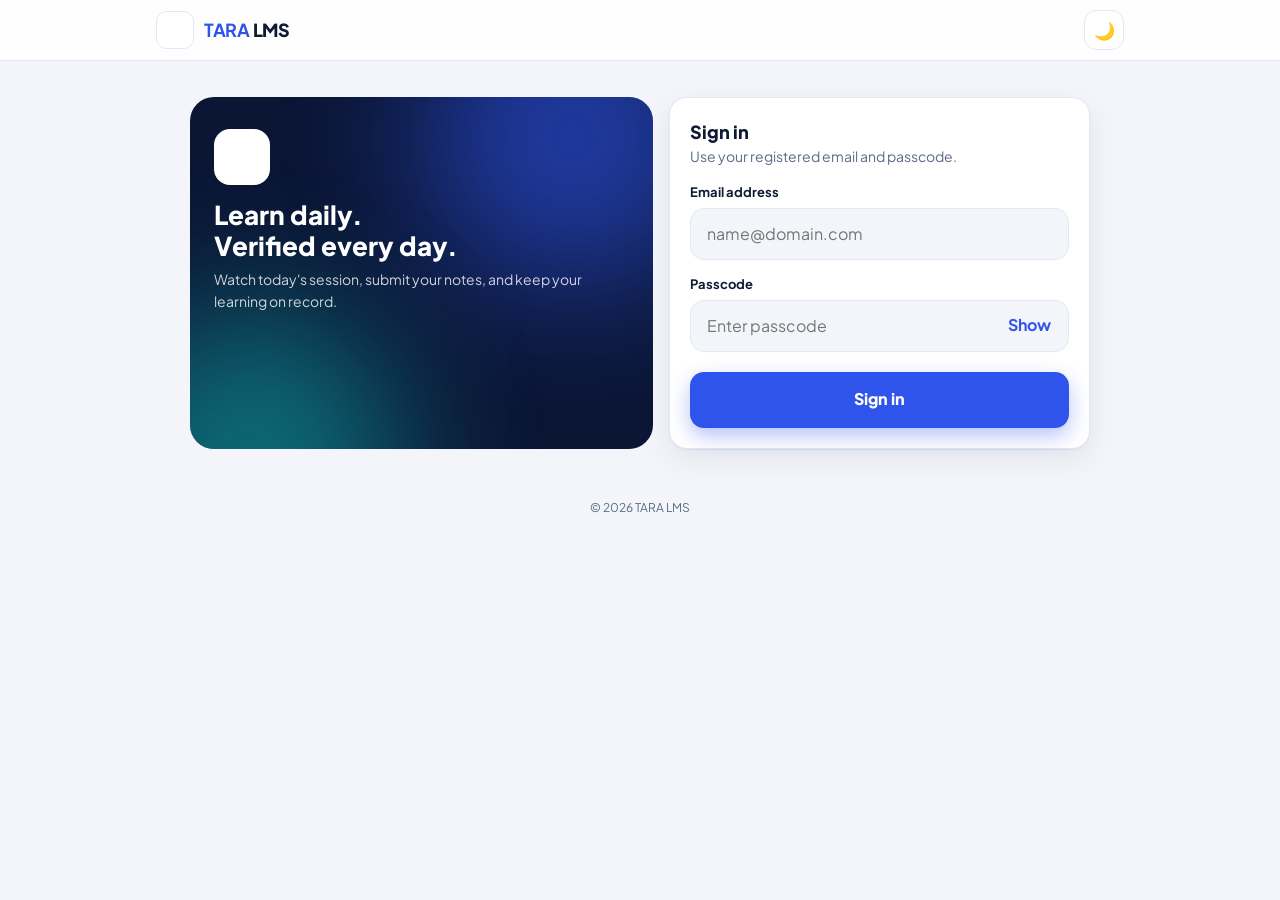
==== index.html @ 9196d168 "Update index.html" ====
<!DOCTYPE html>
<html lang="en" data-theme="light">
<head>
<meta charset="UTF-8">
<meta name="viewport" content="width=device-width,initial-scale=1,viewport-fit=cover">
<link rel="icon" href="https://lh3.googleusercontent.com/d/1gAwBqDUpuhKTTrRKgl-DozInsUQPip6N">
<title>TARA LMS · Daily Learning</title>
<link rel="preconnect" href="https://fonts.googleapis.com"><link rel="preconnect" href="https://fonts.gstatic.com" crossorigin>
<link href="https://fonts.googleapis.com/css2?family=Plus+Jakarta+Sans:wght@400;500;600;700;800&display=swap" rel="stylesheet">
<script src="https://assets.mediadelivery.net/playerjs/player-0.1.0.min.js"></script>
<style>
:root{--bg:#F3F5FA;--card:#fff;--ink:#0F1B33;--mute:#5B6B88;--line:#E3E8F1;--pri:#2F54EB;--pi:#fff;--soft:#EEF2FF;--ok:#16A34A;--warn:#F59E0B;--bad:#EF4444;--sh:0 1px 2px rgba(15,27,51,.06),0 10px 30px rgba(15,27,51,.07);--r:18px;--sb:env(safe-area-inset-bottom,0px)}
[data-theme=dark]{--bg:#0A1020;--card:#111A30;--ink:#E8EEFB;--mute:#8FA0C2;--line:#1E2A47;--pri:#6C8BFF;--pi:#0A1020;--soft:#16213F;--sh:0 10px 30px rgba(0,0,0,.4)}
*{box-sizing:border-box;margin:0;padding:0;-webkit-tap-highlight-color:transparent}[hidden]{display:none!important}
body{font-family:'Plus Jakarta Sans',system-ui,-apple-system,'Segoe UI',sans-serif;background:var(--bg);color:var(--ink);line-height:1.55;min-height:100dvh;-webkit-font-smoothing:antialiased;overscroll-behavior-y:contain}
button,input,textarea{font:inherit;color:inherit}:focus-visible{outline:3px solid var(--pri);outline-offset:2px}
.top{position:sticky;top:0;z-index:50;background:color-mix(in srgb,var(--card) 88%,transparent);backdrop-filter:blur(14px);border-bottom:1px solid var(--line)}
.tr{max-width:1000px;margin:auto;display:flex;align-items:center;justify-content:space-between;padding:10px 16px}
.logo{display:flex;align-items:center;gap:10px;font-weight:800;font-size:18px;letter-spacing:-.3px}.lg{width:38px;height:38px;border-radius:10px;background:#fff;border:1px solid var(--line);padding:4px;display:grid;place-items:center;flex:none}.lg img,.badge img{width:100%;height:100%;object-fit:contain}.logo b{color:var(--pri)}
.row{display:flex;gap:10px;align-items:center}
.chip{font-size:12.5px;font-weight:700;padding:6px 12px;border:1px solid var(--line);border-radius:99px;color:var(--mute);max-width:42vw;overflow:hidden;text-overflow:ellipsis;white-space:nowrap}
.ib{width:40px;height:40px;border-radius:12px;border:1px solid var(--line);background:var(--card);cursor:pointer;font-size:17px;transition:transform .2s}.ib:hover{transform:rotate(18deg)}
.wrap{max-width:1000px;margin:auto;padding:18px 16px calc(40px + var(--sb))}
h1{font-size:clamp(24px,5vw,34px);letter-spacing:-.03em;line-height:1.15;font-weight:800}h2{font-size:18px;font-weight:800}
.mute{color:var(--mute);font-size:14px}
.card{background:var(--card);border:1px solid var(--line);border-radius:var(--r);box-shadow:var(--sh);padding:20px}
.btn{width:100%;height:56px;border:0;border-radius:14px;background:var(--pri);color:var(--pi);font-weight:800;font-size:16px;cursor:pointer;transition:transform .15s,box-shadow .2s,opacity .2s;box-shadow:0 8px 20px color-mix(in srgb,var(--pri) 35%,transparent)}
.btn:hover:not(:disabled){transform:translateY(-2px)}.btn:active:not(:disabled){transform:scale(.98)}
.btn:disabled{background:var(--soft);color:var(--mute);box-shadow:none;cursor:not-allowed}
.btn.go{background:linear-gradient(135deg,#16A34A,#0EA5A4);color:#fff;animation:glow 2s infinite}
@keyframes glow{50%{box-shadow:0 8px 34px rgba(22,163,74,.55)}}
/* login */
.login{display:grid;gap:16px;max-width:900px;margin:2vh auto 0}@media(min-width:820px){.login{grid-template-columns:1.1fr 1fr;align-items:stretch}}
.hero{position:relative;overflow:hidden;border-radius:24px;background:#0B1635;color:#fff;padding:32px 24px;min-height:220px}
.hero:before,.hero:after{content:"";position:absolute;width:300px;height:300px;border-radius:50%;filter:blur(70px);opacity:.6;animation:drift 12s ease-in-out infinite alternate}
.hero:before{background:#2F54EB;top:-110px;right:-70px}.hero:after{background:#0EA5A4;bottom:-160px;left:-90px;animation-delay:-5s}
@keyframes drift{to{transform:translate(-40px,30px) scale(1.15)}}.hero>*{position:relative;z-index:1}
.hero h2{font-size:26px;line-height:1.2;margin:14px 0 8px}.hero p{opacity:.8;font-size:14px}
.badge{display:grid;place-items:center;width:56px;height:56px;border-radius:16px;background:#fff;padding:7px}
.f{display:block;font-size:13px;font-weight:700;margin:14px 0 6px}
.in{width:100%;height:52px;border-radius:14px;border:1.5px solid var(--line);background:var(--bg);padding:0 16px;font-size:16px;transition:.2s}
textarea.in{height:auto;padding:12px 14px;resize:vertical}.in:focus{outline:none;border-color:var(--pri);box-shadow:0 0 0 4px color-mix(in srgb,var(--pri) 18%,transparent)}
.pw{position:relative}.pw button{position:absolute;right:6px;top:6px;height:40px;padding:0 12px;border:0;background:none;color:var(--pri);font-weight:700;cursor:pointer}
.rise{animation:rise .6s cubic-bezier(.2,.8,.2,1) both}@keyframes rise{from{opacity:0;transform:translateY(22px)}}
/* steps */
.steps{position:relative;display:grid;grid-template-columns:repeat(3,1fr);margin:18px 0 6px;text-align:center;font-size:12.5px;font-weight:700;color:var(--mute)}
.steps:before,.steps:after{content:"";position:absolute;top:15px;left:16.67%;height:3px;border-radius:9px}.steps:before{right:16.67%;background:var(--line)}
.steps:after{width:calc(66.66% * var(--p,0));background:var(--pri);transition:width .7s cubic-bezier(.2,.8,.2,1)}
.st b{position:relative;z-index:1;display:grid;place-items:center;width:32px;height:32px;margin:0 auto 6px;border-radius:50%;background:var(--card);border:2px solid var(--line);font-size:13px;transition:.4s}
.st.on{color:var(--ink)}.st.on b{background:var(--pri);border-color:var(--pri);color:var(--pi)}.st.cur b{border-color:var(--pri);color:var(--pri);background:var(--card);animation:ring 1.8s infinite}
@keyframes ring{0%{box-shadow:0 0 0 0 color-mix(in srgb,var(--pri) 45%,transparent)}100%{box-shadow:0 0 0 12px transparent}}
/* dash */
.hero2{position:relative;overflow:hidden}.hero2 .btn{margin-top:14px}
.lm{display:inline-flex;gap:8px;align-items:center;margin-top:10px;font-size:13px;font-weight:700;background:var(--soft);padding:6px 12px;border-radius:99px}
.rules{display:grid;gap:12px;margin-top:16px}@media(min-width:700px){.rules{grid-template-columns:repeat(4,1fr)}}
.rule{background:var(--card);border:1px solid var(--line);border-radius:16px;padding:16px;transition:transform .25s,border-color .25s;cursor:default}.rule:hover{transform:translateY(-4px);border-color:var(--pri)}
.rule span{font-size:26px;display:block;margin-bottom:6px}.rule b{display:block;font-size:14px}.rule p{font-size:12.5px;color:var(--mute);margin-top:2px}
/* watch */
.wbar{display:flex;justify-content:space-between;align-items:center;margin-bottom:12px;font-weight:800}
.live{display:inline-flex;gap:7px;align-items:center;font-size:12px;font-weight:800;color:var(--bad);background:rgba(239,68,68,.1);padding:6px 11px;border-radius:99px}.live i{width:7px;height:7px;border-radius:50%;background:var(--bad);animation:bl 1.2s infinite}@keyframes bl{50%{opacity:.25}}
.stage{position:relative;background:#000;border-radius:var(--r);overflow:hidden;aspect-ratio:16/9;box-shadow:var(--sh)}
.stage iframe{position:absolute;inset:0;width:100%;height:100%;border:0}#player{position:absolute;inset:0}
.stage.pseudo{position:fixed;inset:0;z-index:1500;border-radius:0;aspect-ratio:auto}
@media(orientation:portrait){.stage.pseudo{inset:auto;top:0;left:0;width:100vh;height:100vw;transform-origin:0 0;transform:rotate(90deg) translateY(-100%)}}
.ov{position:absolute;inset:0;z-index:5;background:rgba(6,12,28,.92);color:#fff;display:flex;flex-direction:column;gap:12px;align-items:center;justify-content:center;text-align:center;padding:20px;animation:rise .3s both}
.ov .btn{width:auto;padding:0 30px}.unmute{position:absolute;left:50%;bottom:14px;transform:translateX(-50%);z-index:6;border:0;border-radius:99px;padding:10px 16px;background:#fff;color:#0F1B33;font-weight:800;font-size:13px;cursor:pointer}
/* sheet + modal */
.sheet{position:fixed;inset:0;z-index:2000;background:rgba(6,12,28,.55);backdrop-filter:blur(6px);display:none;align-items:flex-end;justify-content:center;padding:16px}.sheet.open{display:flex}
.sheet .card{width:100%;max-width:420px;text-align:center;margin-bottom:var(--sb);animation:rise .45s cubic-bezier(.2,.8,.2,1) both}
.sheet .ico{font-size:34px;width:68px;height:68px;margin:0 auto 12px;border-radius:20px;background:var(--soft);display:grid;place-items:center;animation:spin 2.4s ease-in-out infinite}@keyframes spin{40%,60%{transform:rotate(90deg)}}
.sheet p{margin:6px 0 16px;color:var(--mute);font-size:14px}.later{width:100%;height:44px;border:0;background:none;color:var(--mute);font-weight:700;margin-top:6px;cursor:pointer}
.modal{position:fixed;inset:0;z-index:3000;background:rgba(6,12,28,.8);backdrop-filter:blur(8px);display:grid;place-items:center;padding:18px}
.modal .card{max-width:400px;width:100%;text-align:center;animation:rise .4s both}
.time{font-size:46px;font-weight:800;color:var(--warn);font-variant-numeric:tabular-nums;margin:6px 0 14px}.time.bad{color:var(--bad)}
/* form */
.fp{position:sticky;top:61px;z-index:40;background:var(--card);border:1px solid var(--line);border-radius:14px;padding:10px 14px;margin-bottom:14px;box-shadow:var(--sh)}
.fp div.t{display:flex;justify-content:space-between;font-size:13px;font-weight:800;margin-bottom:6px}.bar{height:8px;border-radius:9px;background:var(--soft);overflow:hidden}.bar i{display:block;height:100%;width:0;border-radius:9px;background:linear-gradient(90deg,var(--pri),#0EA5A4);transition:width .5s cubic-bezier(.2,.8,.2,1)}
.sec{position:relative;border:1.5px solid var(--line);border-radius:16px;padding:16px;margin-top:12px;background:var(--card);transition:border-color .3s}
.sec.ok{border-color:var(--ok)}.sec.ok:after{content:"✓";position:absolute;top:-11px;right:14px;width:24px;height:24px;border-radius:50%;background:var(--ok);color:#fff;display:grid;place-items:center;font-size:13px;font-weight:800;animation:pop .4s cubic-bezier(.2,1.6,.4,1)}@keyframes pop{from{transform:scale(0)}}
.q{font-weight:700;margin-bottom:10px}.cnt{float:right;font-size:12px;color:var(--mute);font-weight:700}.cnt.ok{color:var(--ok)}
.opt{display:flex;gap:10px;align-items:flex-start;margin:8px 0;cursor:pointer;font-size:14px}.opt input{accent-color:var(--pri);width:20px;height:20px;flex:none}
.drop{border:2px dashed var(--line);border-radius:14px;padding:26px 14px;text-align:center;cursor:pointer;transition:.2s;color:var(--mute);font-weight:600}.drop:hover,.drop.over{border-color:var(--pri);background:var(--soft)}
.file{display:flex;align-items:center;gap:8px;background:var(--soft);border-radius:12px;padding:9px 12px;margin-top:8px;font-size:13px;font-weight:600;animation:rise .3s both}.file span{flex:1;overflow:hidden;text-overflow:ellipsis;white-space:nowrap}.file button{background:none;border:0;cursor:pointer;color:var(--bad);font-size:16px}
.rate{font-size:30px;text-align:center;margin:4px 0}input[type=range]{width:100%;accent-color:var(--pri);height:28px}
.done{text-align:center;padding:36px 20px}.done .ck{width:84px;height:84px;margin:0 auto 14px;border-radius:50%;background:var(--ok);color:#fff;display:grid;place-items:center;font-size:40px;animation:pop .6s cubic-bezier(.2,1.6,.4,1)}
.cf{position:fixed;top:-14px;width:9px;height:14px;z-index:4000;animation:fall linear forwards;pointer-events:none}@keyframes fall{to{transform:translateY(108vh) rotate(720deg)}}
.toast{position:fixed;left:50%;bottom:calc(24px + var(--sb));transform:translateX(-50%);background:var(--ink);color:var(--bg);padding:12px 18px;border-radius:14px;z-index:5000;font-weight:700;font-size:14px;max-width:90vw;animation:rise .3s both}
.maint{position:fixed;inset:0;z-index:9000;background:#0B1635;color:#fff;display:grid;place-items:center;text-align:center;padding:24px}
footer{text-align:center;color:var(--mute);font-size:12px;padding:10px 0 30px}
@media(prefers-reduced-motion:reduce){*{animation:none!important;transition:none!important}}
</style>
</head>
<body>
<div class="maint" id="maint" hidden><div><div style="font-size:64px">⚙️</div><h2 style="margin:10px 0">Daily data sync in progress</h2><p style="max-width:420px;opacity:.8">The portal is offline from 11:00 PM to 12:00 AM. Please come back after midnight.</p></div></div>

<header class="top"><div class="tr"><div class="logo"><span class="lg"><img src="https://lh3.googleusercontent.com/d/1gAwBqDUpuhKTTrRKgl-DozInsUQPip6N" alt="TARA logo" onerror="if(!this.dataset.f){this.dataset.f=1;this.src='https://drive.google.com/thumbnail?id=1gAwBqDUpuhKTTrRKgl-DozInsUQPip6N&sz=w200'}else{this.style.display='none'}"></span><span><b>TARA</b> LMS</span></div><div class="row"><span class="chip" id="user" hidden></span><button class="ib" id="theme" aria-label="Toggle theme">🌙</button></div></div></header>

<main class="wrap">
<section id="login" class="login rise">
 <div class="hero"><div class="badge"><img src="https://lh3.googleusercontent.com/d/1gAwBqDUpuhKTTrRKgl-DozInsUQPip6N" alt="TARA logo" onerror="if(!this.dataset.f){this.dataset.f=1;this.src='https://drive.google.com/thumbnail?id=1gAwBqDUpuhKTTrRKgl-DozInsUQPip6N&sz=w200'}else{this.style.display='none'}"></div><h2>Learn daily.<br>Verified every day.</h2><p>Watch today's session, submit your notes, and keep your learning on record.</p></div>
 <form id="login-form" class="card"><h2>Sign in</h2><p class="mute">Use your registered email and passcode.</p>
  <label class="f" for="em">Email address</label><input class="in" type="email" id="em" required autocomplete="email" placeholder="name@domain.com">
  <label class="f" for="pw">Passcode</label><div class="pw"><input class="in" type="password" id="pw" required autocomplete="current-password" placeholder="Enter passcode"><button type="button" id="eye">Show</button></div>
  <div style="margin-top:20px"><button class="btn" id="lbtn">Sign in</button></div></form>
</section>

<section id="dash" hidden>
 <div class="card hero2 rise"><h1 id="hi">Hello</h1><p class="mute" id="state" style="margin-top:6px"></p><div class="lm" id="lmeta" hidden></div>
  <div class="steps"><div class="st"><b>1</b>Watch video</div><div class="st"><b>2</b>Open form</div><div class="st"><b>3</b>Submit notes</div></div>
  <button class="btn" id="start">Start today's learning</button></div>
 <div class="rules">
  <div class="rule rise"><span>🎬</span><b>One sitting</b><p>Watch the full video without leaving. Leaving restarts it.</p></div>
  <div class="rule rise" style="animation-delay:.08s"><span>📱</span><b>Stay on screen</b><p>The timer pauses when you switch tabs or apps.</p></div>
  <div class="rule rise" style="animation-delay:.16s"><span>✋</span><b>Presence checks</b>Quick taps at random moments confirm you are watching.</div>
  <div class="rule rise" style="animation-delay:.24s"><span>⏱️</span><b>2-minute window</b><p>Open the form within 2 minutes of the video ending.</p></div>
 </div>
</section>

<section id="watch" hidden>
 <div class="wbar"><span id="wl">Today's lesson</span><span class="live"><i></i>Live tracking</span></div>
 <div class="stage" id="stage"><div id="player"></div><button class="unmute" id="unmute" hidden>🔊 Tap to unmute</button>
  <div class="ov" id="check" hidden><h2>Are you still watching?</h2><p style="opacity:.8">Tap within 20 seconds or the video restarts.</p><button class="btn" id="here">I'm here ✋</button></div></div>
 <div class="card" style="margin-top:14px"><div class="steps" style="margin:0"><div class="st"><b>1</b>Watch video</div><div class="st"><b>2</b>Open form</div><div class="st"><b>3</b>Submit notes</div></div>
 <p class="mute" style="margin-top:12px;text-align:center">The form link appears automatically when the video ends. Do not close this page.</p></div>
</section>

<form id="qf" novalidate hidden>
 <div class="fp"><div class="t"><span>Learning verification</span><span id="fpt">0 of 6 completed</span></div><div class="bar"><i id="fpb"></i></div></div>
 <p class="mute">Your answers save automatically, even if you switch apps to use the camera.</p>
 <div class="sec" id="s1"><p class="q">1. Did you watch the complete video?</p>
  <label class="opt"><input type="radio" name="w" value="yes">Yes, I watched it completely without skipping</label>
  <label class="opt"><input type="radio" name="w" value="no">No, I did not watch it completely</label></div>
 <div class="sec" id="s2"><p class="q">2. What is your biggest learning from today's video? <span class="cnt" id="c2">0 / 50</span></p><textarea class="in" id="t2" rows="4" placeholder="Write in your own words..."></textarea></div>
 <div class="sec" id="s3"><p class="q">3. What one action will you implement today? <span class="cnt" id="c3">0 / 30</span></p><textarea class="in" id="t3" rows="3"></textarea></div>
 <div class="sec" id="s4"><p class="q">4. Write three important points from today's learning <span class="cnt" id="c4">0 / 80</span></p><textarea class="in" id="t4" rows="5" placeholder="1.&#10;2.&#10;3."></textarea></div>
 <div class="sec" id="s5"><p class="q">5. Upload your notes (photo or PDF, up to 5 files)</p>
  <div class="drop" id="drop">📁 Tap to choose files or drag and drop<input type="file" id="fi" accept=".jpg,.jpeg,.png,.pdf" multiple hidden></div><div id="files"></div></div>
 <div class="sec"><p class="q">6. How confident do you feel about today's learning?</p><div class="rate" id="rv">🙂 5</div><input type="range" id="rate" min="1" max="10" value="5"></div>
 <div class="sec" id="s6"><label class="opt"><input type="checkbox" id="ok">I personally watched the complete video and these answers are my own.</label></div>
 <div style="margin-top:18px"><button class="btn" id="qsub" disabled>Submit and complete</button></div>
</form>

<section id="done" class="card done" hidden><div class="ck">✓</div><h1>Learning complete</h1><p class="mute" style="margin:8px 0 20px">Your attendance has been recorded. See you tomorrow.</p><button class="btn" id="back">Back to dashboard</button></section>
</main>
<footer>© 2026 TARA LMS</footer>

<div class="sheet" id="fsModal"><div class="card"><div class="ico">⛶</div><h2>Watch in full screen</h2><p>Rotate your phone and go full screen for the best view of today's session.</p><button class="btn" id="fsGo">Go full screen</button><button class="later" id="fsLater">Not now</button></div></div>
<div class="modal" id="modal" hidden><div class="card"><div style="font-size:46px">🎯</div><h2 id="mt">Video complete!</h2><p class="mute" id="ms" style="margin-top:4px">Open the form now. Time left:</p><div class="time" id="mtime">02:00</div><button class="btn go" id="mgo">Open form</button></div></div>

<script>
(()=>{'use strict';
const API='https://script.google.com/macros/s/AKfycbzXfKLksw0NHxRZEHBi2xydvkkIlGl5gxeTlwpYSfBsqjL0ZbMyCgnRjktLLTSqyO__/exec';
const WEBHOOK='PASTE_NEW_DISCORD_WEBHOOK_URL_HERE'; // replace with a NEW webhook (the old one was public)
const WIN=120,PASS_MIN=60,CHK=20;
const $=i=>document.getElementById(i);
const day=()=>new Date().toLocaleDateString('en-CA');
const em=()=>(sessionStorage.getItem('tara_user_email')||'').toLowerCase();
const K=n=>`tara_${n}_${em()}_${day()}`;
const jget=(k,d=null)=>{try{const v=JSON.parse(localStorage.getItem(k));return v==null?d:v}catch(e){return d}};
const jset=(k,v)=>{try{localStorage.setItem(k,JSON.stringify(v))}catch(e){}};
const fmt=s=>String(Math.floor(s/60)).padStart(2,'0')+':'+String(s%60).padStart(2,'0');
const toast=t=>{const d=document.createElement('div');d.className='toast';d.textContent=t;document.body.appendChild(d);setTimeout(()=>d.remove(),3800)};
const view=n=>{['login','dash','watch','qf','done'].forEach(v=>$(v).hidden=v!==n);scrollTo(0,0)};
const steps=n=>document.querySelectorAll('.steps').forEach(s=>{s.style.setProperty('--p',Math.min(n,2)/2);s.querySelectorAll('.st').forEach((x,i)=>{x.classList.toggle('on',i<n);x.classList.toggle('cur',i===n)})});
const hist=()=>jget(`tara_hist_${em()}`,[]);
function confetti(){const c=['#2F54EB','#0EA5A4','#F59E0B','#16A34A','#EF4444'];for(let i=0;i<44;i++){const d=document.createElement('i');d.className='cf';d.style.cssText=`left:${Math.random()*100}vw;background:${c[i%5]};animation-duration:${2+Math.random()*2}s;animation-delay:${Math.random()*.6}s`;document.body.appendChild(d);setTimeout(()=>d.remove(),5000)}}

/* theme */
const root=document.documentElement,setT=t=>{root.setAttribute('data-theme',t);$('theme').textContent=t==='dark'?'☀️':'🌙'};
setT(localStorage.getItem('tara_lms_theme')||'light');
$('theme').onclick=()=>{const n=root.getAttribute('data-theme')==='dark'?'light':'dark';localStorage.setItem('tara_lms_theme',n);setT(n)};
$('eye').onclick=()=>{const p=$('pw');p.type=p.type==='password'?'text':'password';$('eye').textContent=p.type==='password'?'Show':'Hide'};

/* maintenance window 11 PM - 12 AM */
const maint=()=>{const on=new Date().getHours()===23;$('maint').hidden=!on;return on};

/* login */
async function login(e){e.preventDefault();if(maint())return;const b=$('lbtn');b.disabled=true;b.textContent='Verifying...';
 try{const d=await(await fetch(`${API}?action=login&email=${encodeURIComponent($('em').value.trim())}&code=${encodeURIComponent($('pw').value.trim())}`)).json();
  if(d.status==='success'){sessionStorage.setItem('tara_user_name',d.name);sessionStorage.setItem('tara_user_email',d.email);return launch()}
  toast('Incorrect email or passcode.')}catch(x){toast('Network error. Please try again.')}
 b.disabled=false;b.textContent='Sign in'}

/* dashboard */
let L=null;
function drawDash(){const done=hist().includes(day()),pass=jget(K('pass')),win=jget(K('win'),0),pOk=pass&&pass.until>Date.now();
 $('hi').textContent='Hello, '+(sessionStorage.getItem('tara_user_name')||'');
 const st=done?3:pOk?2:win>Date.now()?1:0;steps(st);
 $('start').disabled=done;$('start').className='btn'+((pOk||win>Date.now())&&!done?' go':'');
 $('state').textContent=done?"Today's learning is complete. See you tomorrow.":pOk?'Your form is open. You can submit it directly.':win>Date.now()?'Video complete. Open the form before the timer ends.':"Today's learning is pending.";
 $('start').textContent=done?'Completed ✔':pOk?'Continue to form':win>Date.now()?'Open form':"Start today's learning";
 if(L){$('lmeta').hidden=false;$('lmeta').textContent=`📚 Lesson ${L.no} · ${Math.max(1,Math.round(L.dur/60))} min`;$('wl').textContent='Lesson '+L.no}}
async function getLesson(){if(L)return L;const d=await(await fetch(API)).json();L={no:d.no||1,video:d.video,dur:parseInt(d.duration,10)||60};drawDash();return L}
async function launch(){view('dash');$('user').hidden=false;$('user').textContent=sessionStorage.getItem('tara_user_name');drawDash();try{await getLesson()}catch(e){toast('Could not load the lesson. Please refresh.')}}

function handle(){if(!L)return toast('The lesson is still loading. Please try again in a moment.');
 const pass=jget(K('pass'));if(pass&&pass.lesson===L.no&&pass.until>Date.now())return Form.open();
 if(jget(K('win'),0)>Date.now())return openModal();
 startWatch()}

/* ===== fullscreen (native -> stage -> pseudo + landscape rotation) ===== */
const fsOn=()=>!!(document.fullscreenElement||document.webkitFullscreenElement);
const inFs=()=>fsOn()||$('stage').classList.contains('pseudo');
function enterFs(){const f=document.querySelector('#player iframe'),st=$('stage');
 const pseudo=()=>{st.classList.add('pseudo');document.body.style.overflow='hidden'};
 const tryEl=(el,next)=>{const r=el.requestFullscreen||el.webkitRequestFullscreen;if(!r)return next();try{Promise.resolve(r.call(el)).catch(next)}catch(e){next()}};
 f?tryEl(f,()=>tryEl(st,pseudo)):tryEl(st,pseudo)}
function exitFs(){$('stage').classList.remove('pseudo');document.body.style.overflow='';
 try{if(document.fullscreenElement)document.exitFullscreen();else if(document.webkitFullscreenElement)document.webkitExitFullscreen()}catch(e){}
 try{screen.orientation.unlock()}catch(e){}}
['fullscreenchange','webkitfullscreenchange'].forEach(ev=>document.addEventListener(ev,()=>{
 try{fsOn()?screen.orientation.lock('landscape').catch(()=>{}):screen.orientation.unlock()}catch(e){}
 if(!fsOn()&&watching)fsAt=el+120}));
$('fsGo').onclick=()=>{$('fsModal').classList.remove('open');enterFs()};
$('fsLater').onclick=()=>{$('fsModal').classList.remove('open');fsAt=el+150};

/* ===== video: autoplay + resume-on-pause guard (playerjs), single-sitting tracking ===== */
let el=0,timer,watching=false,playing=false,pj=null,pjReady=false,rdyT,vt=0,vd=0,checks=[],chk=null,fsAt=15,winT,expired=false;
/* Presence checks: 2-4 per session at RANDOM moments (new random set on every attempt) */
function mk(){const n=L.dur<300?2:L.dur<900?3:4,lo=Math.max(8,Math.floor(L.dur*.08)),hi=Math.min(Math.floor(L.dur*.92),L.dur-10),gap=Math.max(15,Math.floor(L.dur/(n*3))),a=[];
 if(hi>lo){let g=0;while(a.length<n&&g++<300){const t=lo+Math.floor(Math.random()*(hi-lo+1));if(a.every(x=>Math.abs(x-t)>=gap))a.push(t)}}
 checks=a.sort((x,y)=>x-y)}
function build(){playing=false;pjReady=false;pj=null;vt=0;vd=0;clearTimeout(rdyT);$('unmute').hidden=true;
 const f=document.createElement('iframe');let u=L.video;
 if(!/[?&]autoplay=/.test(u))u+=(u.includes('?')?'&':'?')+'autoplay=true&preload=true&playsinline=true';
 f.src=u;f.title='Training video';f.setAttribute('allow','autoplay; encrypted-media; picture-in-picture; fullscreen; orientation-lock');f.allowFullscreen=true;
 $('player').innerHTML='';$('player').appendChild(f);
 rdyT=setTimeout(()=>{if(!pjReady)playing=true},9000); // non-playerjs fallback: time based
 if(!window.playerjs)return;
 try{pj=new playerjs.Player(f);
  pj.on('ready',()=>{pjReady=true;pj.play();pj.getDuration(d=>{if(d)vd=d});
   setTimeout(()=>pj.getPaused(p=>{if(p){pj.mute();pj.play();$('unmute').hidden=false}}),2500)});
  pj.on('play',()=>{playing=true});
  pj.on('pause',()=>{playing=false;if(watching&&!document.hidden)setTimeout(()=>{try{pj.play()}catch(e){}},250)});
  pj.on('timeupdate',d=>{vt=d.seconds||0;if(d.duration)vd=d.duration;if(watching&&vt>el+12)fail('Skipping detected. The video will restart.')});
  pj.on('ended',onEnded)}catch(e){console.error(e)}}
$('unmute').onclick=()=>{try{pj.unmute()}catch(e){}$('unmute').hidden=true};
function startWatch(){view('watch');steps(0);watching=true;chk=null;el=0;mk();fsAt=15;$('check').hidden=true;build();clearInterval(timer);timer=setInterval(tick,1000)}
function tick(){
 if(chk){if(Date.now()>chk.dl)fail('Presence check missed. The video will restart.');return}
 if(document.hidden||!playing)return;               // timer only runs while the video is playing on screen
 el++;
 if(checks.includes(el)){chk={dl:Date.now()+CHK*1000};if(fsOn())exitFs();$('fsModal').classList.remove('open');$('check').hidden=false;return}
 if((!pj||!pjReady)&&el>=L.dur)return finish();
 if(!inFs()&&el>=fsAt&&!$('fsModal').classList.contains('open'))$('fsModal').classList.add('open')}
$('here').onclick=()=>{chk=null;$('check').hidden=true};
document.addEventListener('visibilitychange',()=>{if(!watching||!pj||!pjReady)return;try{document.hidden?pj.pause():pj.play()}catch(e){}});
function fail(msg){chk=null;$('check').hidden=true;el=0;mk();fsAt=15;exitFs();build();toast(msg)}
function onEnded(){if(!watching)return;if(el<(vd||L.dur)*.85)return fail('The video was skipped. It will restart.');finish()}
function finish(){clearInterval(timer);watching=false;chk=null;exitFs();$('fsModal').classList.remove('open');$('check').hidden=true;
 jset(K('win'),Date.now()+WIN*1000);view('dash');drawDash();openModal()}

/* ===== 2-minute window to open the form ===== */
function openModal(){expired=false;$('modal').hidden=false;$('mt').textContent='Video complete!';$('ms').textContent='Open the form now. Time left:';$('mgo').textContent='Open form';$('mgo').className='btn go';$('mtime').className='time';
 clearInterval(winT);const t=()=>{const r=Math.ceil((jget(K('win'),0)-Date.now())/1000);if(r<=0){clearInterval(winT);return expire()}$('mtime').textContent=fmt(r)};t();winT=setInterval(t,500)}
function expire(){expired=true;localStorage.removeItem(K('win'));drawDash();$('mtime').textContent='00:00';$('mtime').className='time bad';
 $('mt').textContent='Time expired';$('ms').textContent='The form was not opened in time, so you need to watch the video again.';$('mgo').textContent='Watch again';$('mgo').className='btn'}
$('mgo').onclick=()=>{clearInterval(winT);$('modal').hidden=true;if(expired)return startWatch();
 jset(K('pass'),{lesson:L.no,until:Date.now()+PASS_MIN*60000});localStorage.removeItem(K('win'));Form.open()};
$('start').onclick=handle;

/* ===== verification form ===== */
const Form=(()=>{
 const MIN={t2:50,t3:30,t4:80},MAXF=5;let files=[];
 const q1=()=>(document.querySelector('[name=w]:checked')||{}).value;
 const len=k=>$(k).value.trim().length;
 const saveD=()=>jset(K('draft'),{w:q1()||'',t2:$('t2').value,t3:$('t3').value,t4:$('t4').value,r:$('rate').value,ok:$('ok').checked});
 function check(){['t2','t3','t4'].forEach(k=>{const c=$('c'+k[1]);c.textContent=`${len(k)} / ${MIN[k]}`;c.classList.toggle('ok',len(k)>=MIN[k])});
  const v=[q1()==='yes',len('t2')>=MIN.t2,len('t3')>=MIN.t3,len('t4')>=MIN.t4,files.length>0,$('ok').checked];
  ['s1','s2','s3','s4','s5','s6'].forEach((id,i)=>$(id).classList.toggle('ok',v[i]));
  const n=v.filter(Boolean).length;$('fpt').textContent=`${n} of 6 completed`;$('fpb').style.width=(n/6*100)+'%';
  $('rv').textContent=['😕','😕','🙁','😐','🙂','🙂','😀','😀','🤩','🤩'][$('rate').value-1]+' '+$('rate').value;
  $('qsub').disabled=n<6;saveD()}
 function restore(){const d=jget(K('draft'));if(!d)return;if(d.w)document.querySelector(`[name=w][value=${d.w}]`).checked=true;$('t2').value=d.t2||'';$('t3').value=d.t3||'';$('t4').value=d.t4||'';$('rate').value=d.r||5;$('ok').checked=!!d.ok}
 function draw(){const box=$('files');box.innerHTML='';files.forEach((f,i)=>{const r=document.createElement('div');r.className='file';const s=document.createElement('span');s.textContent=(/pdf$/i.test(f.name)?'📕 ':'🖼️ ')+f.name;
  const b=document.createElement('button');b.type='button';b.textContent='✕';b.setAttribute('aria-label','Remove file');b.onclick=e=>{e.stopPropagation();files.splice(i,1);draw()};r.append(s,b);box.appendChild(r)});check()}
 function add(list){for(const f of list){if(files.length>=MAXF){toast('Maximum '+MAXF+' files allowed.');break}if(!/\.(jpe?g|png|pdf)$/i.test(f.name)){toast(f.name+': only JPG, PNG and PDF are allowed.');continue}files.push(f)}$('fi').value='';draw()}
 $('drop').onclick=()=>$('fi').click();$('fi').onclick=e=>e.stopPropagation();$('fi').onchange=e=>add([...e.target.files]);
 ['dragenter','dragover'].forEach(n=>$('drop').addEventListener(n,e=>{e.preventDefault();$('drop').classList.add('over')}));
 ['dragleave','drop'].forEach(n=>$('drop').addEventListener(n,e=>{e.preventDefault();$('drop').classList.remove('over')}));
 $('drop').addEventListener('drop',e=>add([...e.dataTransfer.files]));
 document.querySelectorAll('#qf textarea,#qf input').forEach(e=>e.addEventListener('input',check));
 $('qf').addEventListener('submit',async e=>{e.preventDefault();if($('qsub').disabled)return;$('qsub').disabled=true;$('qsub').textContent='Submitting...';
  const name=sessionStorage.getItem('tara_user_name')||'Anonymous',email=em(),d=day();
  try{
   await fetch(API,{method:'POST',headers:{'Content-Type':'text/plain;charset=utf-8'},body:JSON.stringify({userName:name,userEmail:email,watchConfirm:'yes',biggestLearning:$('t2').value.trim(),actionImplementation:$('t3').value.trim(),importantPoints:$('t4').value.trim(),confidenceRating:$('rate').value,sheetsCount:files.length})});
   const fd=new FormData();fd.append('payload_json',JSON.stringify({embeds:[{title:'📝 New Notes Submission',color:3066993,fields:[{name:'Name',value:name,inline:true},{name:'Email',value:email,inline:true},{name:'Sheets',value:String(files.length),inline:true},{name:'Date',value:d,inline:true}]}]}));
   files.forEach((f,i)=>fd.append('file'+i,f));
   const r=await fetch(WEBHOOK,{method:'POST',body:fd});if(!r.ok)throw new Error('upload '+r.status);
   const h=hist();if(!h.includes(d))h.push(d);jset(`tara_hist_${email}`,h);['pass','draft','win','prog'].forEach(n=>localStorage.removeItem(K(n)));
   steps(3);view('done');confetti();
  }catch(err){console.error(err);toast('Submission failed. Check your connection and try again. Your answers are saved.');$('qsub').disabled=false;$('qsub').textContent='Submit and complete'}});
 function open(){const p=jget(K('pass'));if(!p||p.until<Date.now()){toast('Form access is not available. Please watch the video first.');return false}
  files=[];draw();restore();view('qf');check();return true}
 return {open}})();
$('back').onclick=()=>{drawDash();view('dash')};

addEventListener('beforeunload',e=>{if(watching){e.preventDefault();e.returnValue=''}});
addEventListener('keydown',e=>{if(watching&&['ArrowRight','ArrowLeft',' ','k','K'].includes(e.key))e.preventDefault()},true);
$('login-form').addEventListener('submit',login);
if(!maint()&&sessionStorage.getItem('tara_user_name'))launch();
setInterval(maint,15000);
})();
</script>
</body>
</html>
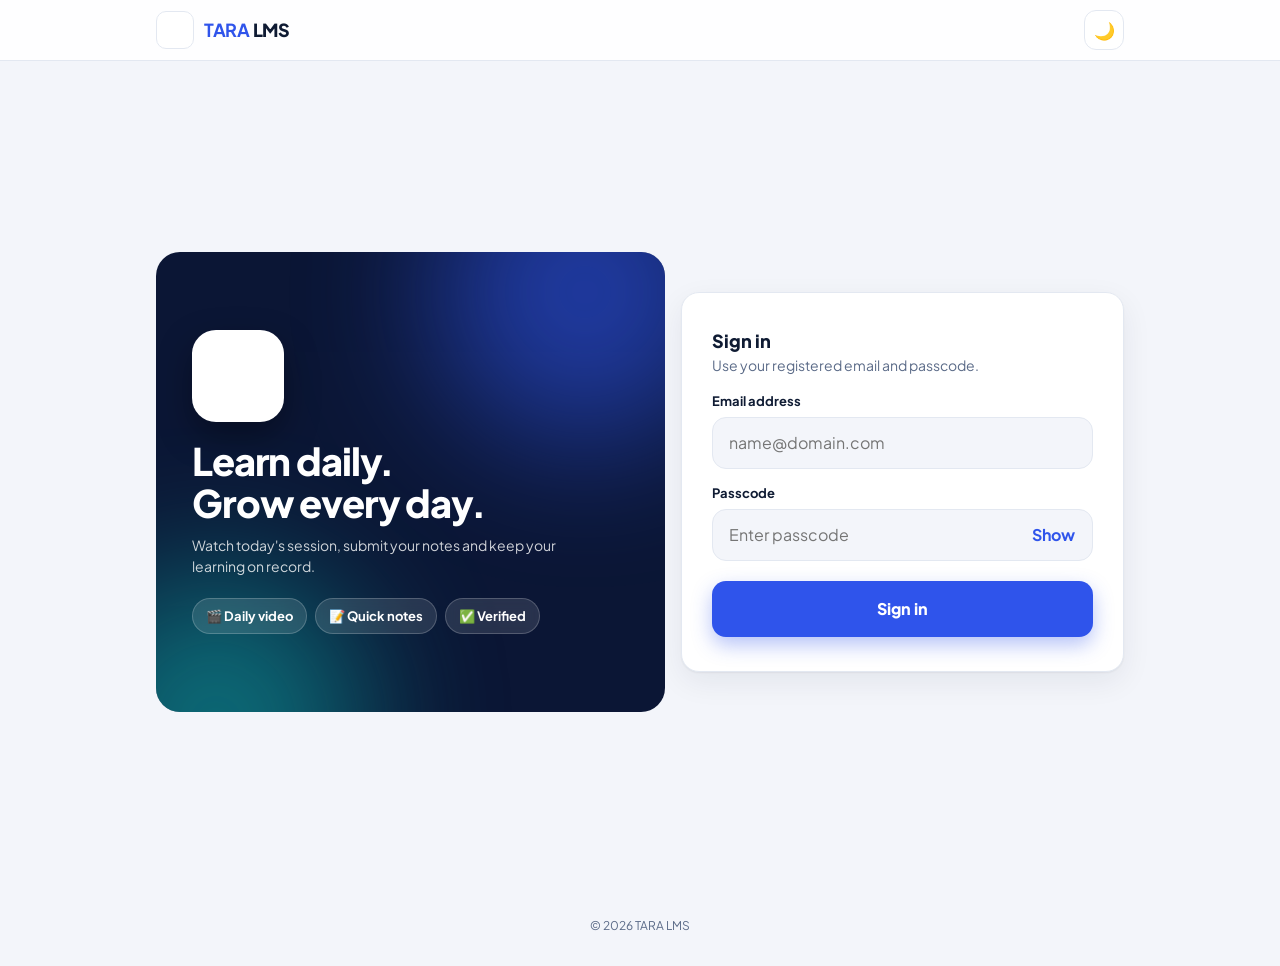
==== commit 10b773d3: "Update index.html" ====
--- a/index.html
+++ b/index.html
@@ -5,9 +5,9 @@
 <meta name="viewport" content="width=device-width,initial-scale=1,viewport-fit=cover">
 <link rel="icon" href="https://lh3.googleusercontent.com/d/1gAwBqDUpuhKTTrRKgl-DozInsUQPip6N">
 <title>TARA LMS · Daily Learning</title>
-<link rel="preconnect" href="https://fonts.googleapis.com"><link rel="preconnect" href="https://fonts.gstatic.com" crossorigin>
+<link rel="preconnect" href="https://script.google.com"><link rel="preconnect" href="https://www.youtube.com"><link rel="preconnect" href="https://fonts.googleapis.com"><link rel="preconnect" href="https://fonts.gstatic.com" crossorigin>
 <link href="https://fonts.googleapis.com/css2?family=Plus+Jakarta+Sans:wght@400;500;600;700;800&display=swap" rel="stylesheet">
-<script src="https://assets.mediadelivery.net/playerjs/player-0.1.0.min.js"></script>
+<script defer src="https://assets.mediadelivery.net/playerjs/player-0.1.0.min.js"></script>
 <style>
 :root{--bg:#F3F5FA;--card:#fff;--ink:#0F1B33;--mute:#5B6B88;--line:#E3E8F1;--pri:#2F54EB;--pi:#fff;--soft:#EEF2FF;--ok:#16A34A;--warn:#F59E0B;--bad:#EF4444;--sh:0 1px 2px rgba(15,27,51,.06),0 10px 30px rgba(15,27,51,.07);--r:18px;--sb:env(safe-area-inset-bottom,0px)}
 [data-theme=dark]{--bg:#0A1020;--card:#111A30;--ink:#E8EEFB;--mute:#8FA0C2;--line:#1E2A47;--pri:#6C8BFF;--pi:#0A1020;--soft:#16213F;--sh:0 10px 30px rgba(0,0,0,.4)}
@@ -35,8 +35,8 @@
 .hero:before,.hero:after{content:"";position:absolute;width:300px;height:300px;border-radius:50%;filter:blur(70px);opacity:.6;animation:drift 12s ease-in-out infinite alternate}
 .hero:before{background:#2F54EB;top:-110px;right:-70px}.hero:after{background:#0EA5A4;bottom:-160px;left:-90px;animation-delay:-5s}
 @keyframes drift{to{transform:translate(-40px,30px) scale(1.15)}}.hero>*{position:relative;z-index:1}
-.hero h2{font-size:26px;line-height:1.2;margin:14px 0 8px}.hero p{opacity:.8;font-size:14px}
-.badge{display:grid;place-items:center;width:56px;height:56px;border-radius:16px;background:#fff;padding:7px}
+.hero h2{font-size:clamp(26px,6vw,38px);line-height:1.12;margin:18px 0 10px;letter-spacing:-.03em}.hero p{opacity:.8;font-size:14px}
+.badge{display:grid;place-items:center;width:clamp(64px,16vw,92px);aspect-ratio:1;border-radius:24px;background:#fff;padding:10px;box-shadow:0 14px 34px rgba(0,0,0,.35);animation:flt 4s ease-in-out infinite}
 .f{display:block;font-size:13px;font-weight:700;margin:14px 0 6px}
 .in{width:100%;height:52px;border-radius:14px;border:1.5px solid var(--line);background:var(--bg);padding:0 16px;font-size:16px;transition:.2s}
 textarea.in{height:auto;padding:12px 14px;resize:vertical}.in:focus{outline:none;border-color:var(--pri);box-shadow:0 0 0 4px color-mix(in srgb,var(--pri) 18%,transparent)}
@@ -64,6 +64,19 @@
 @media(orientation:portrait){.stage.pseudo{inset:auto;top:0;left:0;width:100vh;height:100vw;transform-origin:0 0;transform:rotate(90deg) translateY(-100%)}}
 .ov{position:absolute;inset:0;z-index:5;background:rgba(6,12,28,.92);color:#fff;display:flex;flex-direction:column;gap:12px;align-items:center;justify-content:center;text-align:center;padding:20px;animation:rise .3s both}
 .ov .btn{width:auto;padding:0 30px}.unmute{position:absolute;left:50%;bottom:14px;transform:translateX(-50%);z-index:6;border:0;border-radius:99px;padding:10px 16px;background:#fff;color:#0F1B33;font-weight:800;font-size:13px;cursor:pointer}
+.shield{position:absolute;inset:0;z-index:2}.fsb{position:absolute;right:10px;top:10px;z-index:6;width:42px;height:42px;border-radius:12px;border:0;background:rgba(0,0,0,.55);color:#fff;font-size:20px;cursor:pointer}
+.stage:fullscreen{border-radius:0;aspect-ratio:auto}.stage:-webkit-full-screen{border-radius:0;aspect-ratio:auto}
+@keyframes flt{50%{transform:translateY(-8px)}}
+.login{max-width:980px;min-height:calc(100dvh - 130px);align-content:center}@media(min-width:820px){.login{grid-template-columns:1.15fr 1fr}.hero{padding:44px 36px;min-height:460px;display:flex;flex-direction:column;justify-content:center}}
+.hero p{max-width:380px}.pills{display:flex;flex-wrap:wrap;gap:8px;margin-top:20px}.pills span{background:rgba(255,255,255,.12);border:1px solid rgba(255,255,255,.2);backdrop-filter:blur(6px);padding:7px 13px;border-radius:99px;font-size:13px;font-weight:700;animation:flt 5s ease-in-out infinite}.pills span:nth-child(2){animation-delay:-1.6s}.pills span:nth-child(3){animation-delay:-3.2s}
+#login-form{align-self:center;padding:26px 22px}@media(min-width:820px){#login-form{padding:34px 30px}}
+/* presence check */
+.chk{position:relative;width:128px;height:128px;display:grid;place-items:center}.chk svg{position:absolute;inset:0;transform:rotate(-90deg)}
+.chk circle{fill:none;stroke-width:7}.rb{stroke:rgba(255,255,255,.15)}.rf{stroke:#2DD4BF;stroke-linecap:round;stroke-dasharray:327;stroke-dashoffset:0;transition:stroke-dashoffset 1s linear}
+.wave{font-size:54px;transform-origin:70% 80%;animation:wv 1.4s ease-in-out infinite}@keyframes wv{0%,60%,100%{transform:rotate(0)}10%,30%{transform:rotate(16deg)}20%,40%{transform:rotate(-12deg)}50%{transform:rotate(8deg)}}
+#check h2{font-size:clamp(22px,5vw,30px)}#check p{opacity:.8;font-size:14px}#check .btn{min-width:min(280px,80%);animation:glow 1.6s infinite;background:linear-gradient(135deg,#16A34A,#0EA5A4);color:#fff}#check small{opacity:.7;font-weight:700}
+#check.shake{animation:shk .55s}@keyframes shk{20%,60%{transform:translateX(-9px)}40%,80%{transform:translateX(9px)}}
+@media(max-height:430px){.chk{width:84px;height:84px}.wave{font-size:34px}#check{gap:6px}#check p{display:none}}
 /* sheet + modal */
 .sheet{position:fixed;inset:0;z-index:2000;background:rgba(6,12,28,.55);backdrop-filter:blur(6px);display:none;align-items:flex-end;justify-content:center;padding:16px}.sheet.open{display:flex}
 .sheet .card{width:100%;max-width:420px;text-align:center;margin-bottom:var(--sb);animation:rise .45s cubic-bezier(.2,.8,.2,1) both}
@@ -97,7 +110,7 @@
 
 <main class="wrap">
 <section id="login" class="login rise">
- <div class="hero"><div class="badge"><img src="https://lh3.googleusercontent.com/d/1gAwBqDUpuhKTTrRKgl-DozInsUQPip6N" alt="TARA logo" onerror="if(!this.dataset.f){this.dataset.f=1;this.src='https://drive.google.com/thumbnail?id=1gAwBqDUpuhKTTrRKgl-DozInsUQPip6N&sz=w200'}else{this.style.display='none'}"></div><h2>Learn daily.<br>Verified every day.</h2><p>Watch today's session, submit your notes, and keep your learning on record.</p></div>
+ <div class="hero"><div class="badge"><img src="https://lh3.googleusercontent.com/d/1gAwBqDUpuhKTTrRKgl-DozInsUQPip6N" alt="TARA logo" onerror="if(!this.dataset.f){this.dataset.f=1;this.src='https://drive.google.com/thumbnail?id=1gAwBqDUpuhKTTrRKgl-DozInsUQPip6N&sz=w200'}else{this.style.display='none'}"></div><h2>Learn daily.<br>Grow every day.</h2><p>Watch today's session, submit your notes and keep your learning on record.</p><div class="pills"><span>🎬 Daily video</span><span>📝 Quick notes</span><span>✅ Verified</span></div></div>
  <form id="login-form" class="card"><h2>Sign in</h2><p class="mute">Use your registered email and passcode.</p>
   <label class="f" for="em">Email address</label><input class="in" type="email" id="em" required autocomplete="email" placeholder="name@domain.com">
   <label class="f" for="pw">Passcode</label><div class="pw"><input class="in" type="password" id="pw" required autocomplete="current-password" placeholder="Enter passcode"><button type="button" id="eye">Show</button></div>
@@ -118,8 +131,8 @@
 
 <section id="watch" hidden>
  <div class="wbar"><span id="wl">Today's lesson</span><span class="live"><i></i>Live tracking</span></div>
- <div class="stage" id="stage"><div id="player"></div><button class="unmute" id="unmute" hidden>🔊 Tap to unmute</button>
-  <div class="ov" id="check" hidden><h2>Are you still watching?</h2><p style="opacity:.8">Tap within 20 seconds or the video restarts.</p><button class="btn" id="here">I'm here ✋</button></div></div>
+ <div class="stage" id="stage"><div id="player"></div><div class="shield" id="shield" hidden></div><button class="fsb" id="fsb" hidden aria-label="Full screen">⛶</button><button class="unmute" id="unmute" hidden>🔊 Tap to unmute</button>
+  <div class="ov" id="check" hidden><div class="chk"><svg viewBox="0 0 120 120"><circle class="rb" cx="60" cy="60" r="52"/><circle class="rf" id="rf" cx="60" cy="60" r="52"/></svg><div class="wave">👋</div></div><h2>Still with us?</h2><p>Tap to confirm you are watching.<br>The video restarts if you miss it.</p><button class="btn" id="here">Yes, I'm here!</button><small id="cnt">20s</small></div></div>
  <div class="card" style="margin-top:14px"><div class="steps" style="margin:0"><div class="st"><b>1</b>Watch video</div><div class="st"><b>2</b>Open form</div><div class="st"><b>3</b>Submit notes</div></div>
  <p class="mute" style="margin-top:12px;text-align:center">The form link appears automatically when the video ends. Do not close this page.</p></div>
 </section>
@@ -152,6 +165,8 @@
 const API='https://script.google.com/macros/s/AKfycbzXfKLksw0NHxRZEHBi2xydvkkIlGl5gxeTlwpYSfBsqjL0ZbMyCgnRjktLLTSqyO__/exec';
 const WEBHOOK='PASTE_NEW_DISCORD_WEBHOOK_URL_HERE'; // replace with a NEW webhook (the old one was public)
 const WIN=120,PASS_MIN=60,CHK=20;
+const TEST_MODE=true; // set to false before going live (enables ?reset=1 for testing)
+const lessonP=fetch(API).then(r=>r.json()).catch(()=>null); // prefetch while the user is still on the login screen
 const $=i=>document.getElementById(i);
 const day=()=>new Date().toLocaleDateString('en-CA');
 const em=()=>(sessionStorage.getItem('tara_user_email')||'').toLowerCase();
@@ -163,6 +178,7 @@
 const view=n=>{['login','dash','watch','qf','done'].forEach(v=>$(v).hidden=v!==n);scrollTo(0,0)};
 const steps=n=>document.querySelectorAll('.steps').forEach(s=>{s.style.setProperty('--p',Math.min(n,2)/2);s.querySelectorAll('.st').forEach((x,i)=>{x.classList.toggle('on',i<n);x.classList.toggle('cur',i===n)})});
 const hist=()=>jget(`tara_hist_${em()}`,[]);
+if(TEST_MODE&&/[?&]reset=1/.test(location.search)){Object.keys(localStorage).filter(k=>k.startsWith('tara_')&&k!=='tara_lms_theme').forEach(k=>localStorage.removeItem(k));history.replaceState(null,'',location.pathname);setTimeout(()=>toast('Test data reset. You can start again.'),400)}
 function confetti(){const c=['#2F54EB','#0EA5A4','#F59E0B','#16A34A','#EF4444'];for(let i=0;i<44;i++){const d=document.createElement('i');d.className='cf';d.style.cssText=`left:${Math.random()*100}vw;background:${c[i%5]};animation-duration:${2+Math.random()*2}s;animation-delay:${Math.random()*.6}s`;document.body.appendChild(d);setTimeout(()=>d.remove(),5000)}}
 
 /* theme */
@@ -186,11 +202,15 @@
 function drawDash(){const done=hist().includes(day()),pass=jget(K('pass')),win=jget(K('win'),0),pOk=pass&&pass.until>Date.now();
  $('hi').textContent='Hello, '+(sessionStorage.getItem('tara_user_name')||'');
  const st=done?3:pOk?2:win>Date.now()?1:0;steps(st);
- $('start').disabled=done;$('start').className='btn'+((pOk||win>Date.now())&&!done?' go':'');
+ $('start').disabled=done||!L;$('start').className='btn'+((pOk||win>Date.now())&&!done?' go':'');
  $('state').textContent=done?"Today's learning is complete. See you tomorrow.":pOk?'Your form is open. You can submit it directly.':win>Date.now()?'Video complete. Open the form before the timer ends.':"Today's learning is pending.";
- $('start').textContent=done?'Completed ✔':pOk?'Continue to form':win>Date.now()?'Open form':"Start today's learning";
- if(L){$('lmeta').hidden=false;$('lmeta').textContent=`📚 Lesson ${L.no} · ${Math.max(1,Math.round(L.dur/60))} min`;$('wl').textContent='Lesson '+L.no}}
-async function getLesson(){if(L)return L;const d=await(await fetch(API)).json();L={no:d.no||1,video:d.video,dur:parseInt(d.duration,10)||60};drawDash();return L}
+ $('start').textContent=!L&&!done?"Preparing today's lesson…":done?'Completed ✔':pOk?'Continue to form':win>Date.now()?'Open form':"Start today's learning";
+ if(L){$('lmeta').hidden=false;$('lmeta').textContent=`📚 Lesson ${L.no} · ${Math.max(1,Math.round(L.dur/60))} min`;$('wl').textContent='Lesson '+L.no}else{$('lmeta').hidden=false;$('lmeta').textContent="⏳ Loading today's lesson…"}}
+const norm=d=>({no:d.no||1,video:d.video,dur:parseInt(d.duration,10)||60});
+function fresh(d){if(!d||!d.video)return;const n=norm(d);jset('tara_lesson_cache',{day:day(),L:n});if(!watching&&(!L||L.no!==n.no||L.video!==n.video)){L=n;drawDash()}}
+async function getLesson(){if(L)return L;
+ const c=jget('tara_lesson_cache');if(c&&c.day===day()&&c.L){L=c.L;drawDash();lessonP.then(fresh);return L}   // instant from cache, refresh in background
+ fresh(await lessonP||await(await fetch(API)).json());if(L&&ytId(L.video))loadYT(()=>{});drawDash();return L}
 async function launch(){view('dash');$('user').hidden=false;$('user').textContent=sessionStorage.getItem('tara_user_name');drawDash();try{await getLesson()}catch(e){toast('Could not load the lesson. Please refresh.')}}
 
 function handle(){if(!L)return toast('The lesson is still loading. Please try again in a moment.');
@@ -201,7 +221,7 @@
 /* ===== fullscreen (native -> stage -> pseudo + landscape rotation) ===== */
 const fsOn=()=>!!(document.fullscreenElement||document.webkitFullscreenElement);
 const inFs=()=>fsOn()||$('stage').classList.contains('pseudo');
-function enterFs(){const f=document.querySelector('#player iframe'),st=$('stage');
+function enterFs(){const f=null,st=$('stage');
  const pseudo=()=>{st.classList.add('pseudo');document.body.style.overflow='hidden'};
  const tryEl=(el,next)=>{const r=el.requestFullscreen||el.webkitRequestFullscreen;if(!r)return next();try{Promise.resolve(r.call(el)).catch(next)}catch(e){next()}};
  f?tryEl(f,()=>tryEl(st,pseudo)):tryEl(st,pseudo)}
@@ -215,12 +235,20 @@
 $('fsLater').onclick=()=>{$('fsModal').classList.remove('open');fsAt=el+150};
 
 /* ===== video: autoplay + resume-on-pause guard (playerjs), single-sitting tracking ===== */
-let el=0,timer,watching=false,playing=false,pj=null,pjReady=false,rdyT,vt=0,vd=0,checks=[],chk=null,fsAt=15,winT,expired=false;
+let yt=null,ytPoll,el=0,timer,watching=false,playing=false,pj=null,pjReady=false,rdyT,vt=0,vd=0,checks=[],chk=null,fsAt=15,winT,expired=false;
 /* Presence checks: 2-4 per session at RANDOM moments (new random set on every attempt) */
 function mk(){const n=L.dur<300?2:L.dur<900?3:4,lo=Math.max(8,Math.floor(L.dur*.08)),hi=Math.min(Math.floor(L.dur*.92),L.dur-10),gap=Math.max(15,Math.floor(L.dur/(n*3))),a=[];
  if(hi>lo){let g=0;while(a.length<n&&g++<300){const t=lo+Math.floor(Math.random()*(hi-lo+1));if(a.every(x=>Math.abs(x-t)>=gap))a.push(t)}}
  checks=a.sort((x,y)=>x-y)}
-function build(){playing=false;pjReady=false;pj=null;vt=0;vd=0;clearTimeout(rdyT);$('unmute').hidden=true;
+const ytId=u=>{const m=String(u).match(/(?:youtu\.be\/|youtube(?:-nocookie)?\.com\/(?:watch\?(?:.*&)?v=|embed\/|shorts\/|live\/))([\w-]{11})/);return m?m[1]:null};
+function loadYT(cb){if(window.YT&&YT.Player)return cb();const p=window.onYouTubeIframeAPIReady;window.onYouTubeIframeAPIReady=()=>{p&&p();cb()};if(!document.getElementById('ytapi')){const s=document.createElement('script');s.id='ytapi';s.src='https://www.youtube.com/iframe_api';document.head.appendChild(s)}}
+function buildYT(id){$('player').innerHTML='<div id="ytp"></div>';$('shield').hidden=false;$('fsb').hidden=false;
+ loadYT(()=>{yt=new YT.Player('ytp',{videoId:id,width:'100%',height:'100%',playerVars:{autoplay:1,controls:0,disablekb:1,rel:0,playsinline:1,modestbranding:1,fs:0,iv_load_policy:3},events:{
+  onReady:e=>{pjReady=true;vd=e.target.getDuration()||0;e.target.playVideo();setTimeout(()=>{try{if(yt.getPlayerState()!==1){yt.mute();yt.playVideo();$('unmute').hidden=false}}catch(x){}},2500)},
+  onStateChange:e=>{const s=e.data;if(s===1)playing=true;else if(s===2){playing=false;if(watching&&!document.hidden)setTimeout(()=>{try{yt.playVideo()}catch(x){}},250)}else if(s===0){playing=false;onEnded()}},
+  onError:()=>toast('This video cannot be played. Check that embedding is allowed.')}});
+  clearInterval(ytPoll);ytPoll=setInterval(()=>{try{vt=yt.getCurrentTime();const d=yt.getDuration();if(d)vd=d;if(watching&&vt>el+12)fail('Skipping detected. The video will restart.')}catch(e){}},500)})}
+function build(){playing=false;pjReady=false;pj=null;vt=0;vd=0;clearTimeout(rdyT);$('unmute').hidden=true;clearInterval(ytPoll);try{yt&&yt.destroy()}catch(e){}yt=null;$('shield').hidden=true;$('fsb').hidden=false;{const id=ytId(L.video);if(id)return buildYT(id)}
  const f=document.createElement('iframe');let u=L.video;
  if(!/[?&]autoplay=/.test(u))u+=(u.includes('?')?'&':'?')+'autoplay=true&preload=true&playsinline=true';
  f.src=u;f.title='Training video';f.setAttribute('allow','autoplay; encrypted-media; picture-in-picture; fullscreen; orientation-lock');f.allowFullscreen=true;
@@ -234,20 +262,24 @@
   pj.on('pause',()=>{playing=false;if(watching&&!document.hidden)setTimeout(()=>{try{pj.play()}catch(e){}},250)});
   pj.on('timeupdate',d=>{vt=d.seconds||0;if(d.duration)vd=d.duration;if(watching&&vt>el+12)fail('Skipping detected. The video will restart.')});
   pj.on('ended',onEnded)}catch(e){console.error(e)}}
-$('unmute').onclick=()=>{try{pj.unmute()}catch(e){}$('unmute').hidden=true};
+$('unmute').onclick=()=>{try{pj&&pj.unmute();yt&&yt.unMute()}catch(e){}$('unmute').hidden=true};
 function startWatch(){view('watch');steps(0);watching=true;chk=null;el=0;mk();fsAt=15;$('check').hidden=true;build();clearInterval(timer);timer=setInterval(tick,1000)}
 function tick(){
- if(chk){if(Date.now()>chk.dl)fail('Presence check missed. The video will restart.');return}
+ if(chk){if(Date.now()>chk.dl)fail('Presence check missed. The video will restart.');else chkUI();return}
  if(document.hidden||!playing)return;               // timer only runs while the video is playing on screen
  el++;
- if(checks.includes(el)){chk={dl:Date.now()+CHK*1000};if(fsOn())exitFs();$('fsModal').classList.remove('open');$('check').hidden=false;return}
- if((!pj||!pjReady)&&el>=L.dur)return finish();
+ if(checks.includes(el)){const fe=document.fullscreenElement||document.webkitFullscreenElement,nat=!!fe&&fe!==$('stage');   // only the player's own fullscreen hides our popup
+  chk={dl:Date.now()+CHK*1000,re:nat};if(nat)exitFs();$('fsModal').classList.remove('open');$('check').hidden=false;
+  $('check').classList.remove('shake');void $('check').offsetWidth;$('check').classList.add('shake');try{navigator.vibrate&&navigator.vibrate([180,90,180])}catch(e){}chkUI();return}
+ if((!(pj||yt)||!pjReady)&&el>=L.dur)return finish();
  if(!inFs()&&el>=fsAt&&!$('fsModal').classList.contains('open'))$('fsModal').classList.add('open')}
-$('here').onclick=()=>{chk=null;$('check').hidden=true};
-document.addEventListener('visibilitychange',()=>{if(!watching||!pj||!pjReady)return;try{document.hidden?pj.pause():pj.play()}catch(e){}});
+$('fsb').onclick=()=>inFs()?exitFs():enterFs();
+function chkUI(){if(!chk)return;const r=Math.max(0,Math.ceil((chk.dl-Date.now())/1000));$('cnt').textContent=r+'s';$('rf').style.strokeDashoffset=327*(1-r/CHK)}
+$('here').onclick=()=>{const re=chk&&chk.re;chk=null;$('check').hidden=true;if(re)enterFs()};   // returns to full screen if we had to leave it
+document.addEventListener('visibilitychange',()=>{if(!watching||!pjReady)return;try{if(yt)document.hidden?yt.pauseVideo():yt.playVideo();else if(pj)document.hidden?pj.pause():pj.play()}catch(e){}});
 function fail(msg){chk=null;$('check').hidden=true;el=0;mk();fsAt=15;exitFs();build();toast(msg)}
 function onEnded(){if(!watching)return;if(el<(vd||L.dur)*.85)return fail('The video was skipped. It will restart.');finish()}
-function finish(){clearInterval(timer);watching=false;chk=null;exitFs();$('fsModal').classList.remove('open');$('check').hidden=true;
+function finish(){clearInterval(timer);clearInterval(ytPoll);try{yt&&yt.pauseVideo()}catch(e){}watching=false;chk=null;exitFs();$('fsModal').classList.remove('open');$('check').hidden=true;
  jset(K('win'),Date.now()+WIN*1000);view('dash');drawDash();openModal()}
 
 /* ===== 2-minute window to open the form ===== */
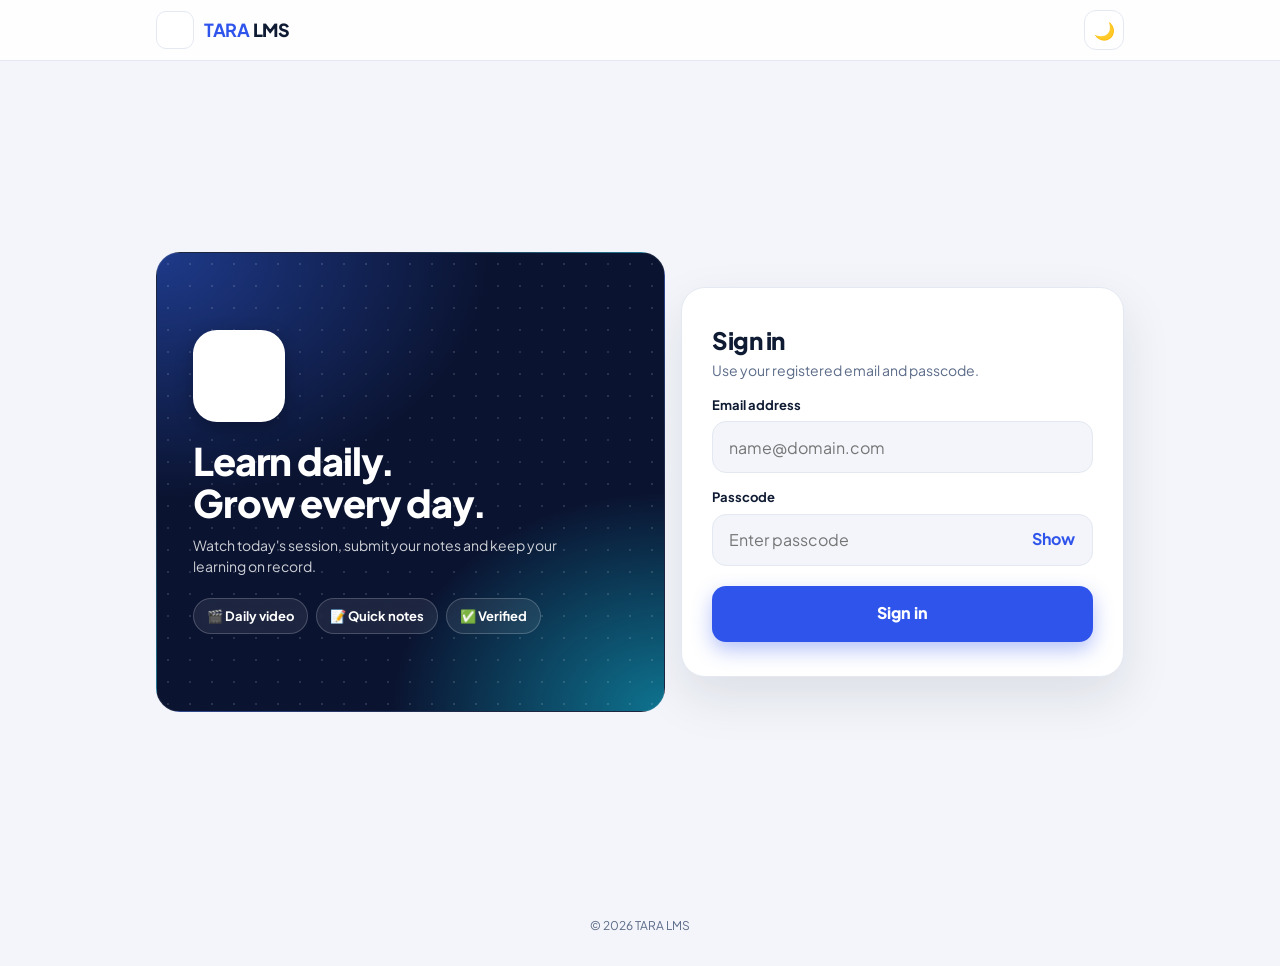
==== commit eef37a09: "Update index.html" ====
--- a/index.html
+++ b/index.html
@@ -101,6 +101,16 @@
 .maint{position:fixed;inset:0;z-index:9000;background:#0B1635;color:#fff;display:grid;place-items:center;text-align:center;padding:24px}
 footer{text-align:center;color:var(--mute);font-size:12px;padding:10px 0 30px}
 @media(prefers-reduced-motion:reduce){*{animation:none!important;transition:none!important}}
+/* v3: calm login + presence check that fits every screen */
+#check{position:fixed;inset:0;z-index:2500}
+.hero:before,.hero:after{animation:none!important}.badge,.pills span{animation:none!important}
+.hero:after{display:none}
+.hero:before{inset:0;top:0;right:0;width:auto;height:auto;border-radius:0;filter:none;opacity:1;background:radial-gradient(rgba(255,255,255,.13) 1px,transparent 1px) 0 0/22px 22px}
+.hero{background:radial-gradient(110% 90% at 0% 0%,#1E3A8A 0%,transparent 60%),radial-gradient(90% 80% at 100% 100%,#0E7490 0%,transparent 60%),#0A1330;border:1px solid rgba(255,255,255,.08)}
+.badge{box-shadow:0 6px 18px rgba(0,0,0,.28)}.pills span{background:rgba(255,255,255,.08)}
+#login-form{border-radius:24px;box-shadow:0 20px 50px rgba(15,27,51,.10)}#login-form>h2{font-size:24px;letter-spacing:-.02em}
+@media(max-width:819px){.hero{min-height:0!important;padding:24px 20px;align-items:flex-start}.pills{margin-top:14px}}
+@media(max-width:520px){.hero p,.pills{display:none}.badge{width:56px;height:56px;padding:7px;border-radius:16px}.hero h2{font-size:24px;margin:14px 0 0}.login{gap:12px;min-height:0}}
 </style>
 </head>
 <body>
@@ -157,7 +167,7 @@
 </main>
 <footer>© 2026 TARA LMS</footer>
 
-<div class="sheet" id="fsModal"><div class="card"><div class="ico">⛶</div><h2>Watch in full screen</h2><p>Rotate your phone and go full screen for the best view of today's session.</p><button class="btn" id="fsGo">Go full screen</button><button class="later" id="fsLater">Not now</button></div></div>
+<div class="sheet" id="fsModal"><div class="card"><div class="ico">⛶</div><h2>Continue in full screen</h2><p>Today's session plays in full screen so you can stay focused. Rotate your phone if you like, then tap below.</p><button class="btn" id="fsGo">Go full screen</button></div></div>
 <div class="modal" id="modal" hidden><div class="card"><div style="font-size:46px">🎯</div><h2 id="mt">Video complete!</h2><p class="mute" id="ms" style="margin-top:4px">Open the form now. Time left:</p><div class="time" id="mtime">02:00</div><button class="btn go" id="mgo">Open form</button></div></div>
 
 <script>
@@ -230,12 +240,11 @@
  try{screen.orientation.unlock()}catch(e){}}
 ['fullscreenchange','webkitfullscreenchange'].forEach(ev=>document.addEventListener(ev,()=>{
  try{fsOn()?screen.orientation.lock('landscape').catch(()=>{}):screen.orientation.unlock()}catch(e){}
- if(!fsOn()&&watching)fsAt=el+120}));
-$('fsGo').onclick=()=>{$('fsModal').classList.remove('open');enterFs()};
-$('fsLater').onclick=()=>{$('fsModal').classList.remove('open');fsAt=el+150};
+ if(!fsOn()&&watching&&!$('stage').classList.contains('pseudo'))fsAt=el+2}));
+$('fsGo').onclick=()=>{$('fsModal').classList.remove('open');enterFs();setTimeout(resume,150)};
 
 /* ===== video: autoplay + resume-on-pause guard (playerjs), single-sitting tracking ===== */
-let yt=null,ytPoll,el=0,timer,watching=false,playing=false,pj=null,pjReady=false,rdyT,vt=0,vd=0,checks=[],chk=null,fsAt=15,winT,expired=false;
+let yt=null,ytPoll,el=0,timer,watching=false,playing=false,pj=null,pjReady=false,rdyT,vt=0,vd=0,checks=[],chk=null,fsAt=3,winT,expired=false;
 /* Presence checks: 2-4 per session at RANDOM moments (new random set on every attempt) */
 function mk(){const n=L.dur<300?2:L.dur<900?3:4,lo=Math.max(8,Math.floor(L.dur*.08)),hi=Math.min(Math.floor(L.dur*.92),L.dur-10),gap=Math.max(15,Math.floor(L.dur/(n*3))),a=[];
  if(hi>lo){let g=0;while(a.length<n&&g++<300){const t=lo+Math.floor(Math.random()*(hi-lo+1));if(a.every(x=>Math.abs(x-t)>=gap))a.push(t)}}
@@ -245,7 +254,7 @@
 function buildYT(id){$('player').innerHTML='<div id="ytp"></div>';$('shield').hidden=false;$('fsb').hidden=false;
  loadYT(()=>{yt=new YT.Player('ytp',{videoId:id,width:'100%',height:'100%',playerVars:{autoplay:1,controls:0,disablekb:1,rel:0,playsinline:1,modestbranding:1,fs:0,iv_load_policy:3},events:{
   onReady:e=>{pjReady=true;vd=e.target.getDuration()||0;e.target.playVideo();setTimeout(()=>{try{if(yt.getPlayerState()!==1){yt.mute();yt.playVideo();$('unmute').hidden=false}}catch(x){}},2500)},
-  onStateChange:e=>{const s=e.data;if(s===1)playing=true;else if(s===2){playing=false;if(watching&&!document.hidden)setTimeout(()=>{try{yt.playVideo()}catch(x){}},250)}else if(s===0){playing=false;onEnded()}},
+  onStateChange:e=>{const s=e.data;if(s===1)playing=true;else if(s===2){playing=false;if(watching&&!gate()&&!document.hidden)setTimeout(()=>{try{yt.playVideo()}catch(x){}},250)}else if(s===0){playing=false;onEnded()}},
   onError:()=>toast('This video cannot be played. Check that embedding is allowed.')}});
   clearInterval(ytPoll);ytPoll=setInterval(()=>{try{vt=yt.getCurrentTime();const d=yt.getDuration();if(d)vd=d;if(watching&&vt>el+12)fail('Skipping detected. The video will restart.')}catch(e){}},500)})}
 function build(){playing=false;pjReady=false;pj=null;vt=0;vd=0;clearTimeout(rdyT);$('unmute').hidden=true;clearInterval(ytPoll);try{yt&&yt.destroy()}catch(e){}yt=null;$('shield').hidden=true;$('fsb').hidden=false;{const id=ytId(L.video);if(id)return buildYT(id)}
@@ -259,25 +268,27 @@
   pj.on('ready',()=>{pjReady=true;pj.play();pj.getDuration(d=>{if(d)vd=d});
    setTimeout(()=>pj.getPaused(p=>{if(p){pj.mute();pj.play();$('unmute').hidden=false}}),2500)});
   pj.on('play',()=>{playing=true});
-  pj.on('pause',()=>{playing=false;if(watching&&!document.hidden)setTimeout(()=>{try{pj.play()}catch(e){}},250)});
+  pj.on('pause',()=>{playing=false;if(watching&&!gate()&&!document.hidden)setTimeout(()=>{try{pj.play()}catch(e){}},250)});
   pj.on('timeupdate',d=>{vt=d.seconds||0;if(d.duration)vd=d.duration;if(watching&&vt>el+12)fail('Skipping detected. The video will restart.')});
   pj.on('ended',onEnded)}catch(e){console.error(e)}}
 $('unmute').onclick=()=>{try{pj&&pj.unmute();yt&&yt.unMute()}catch(e){}$('unmute').hidden=true};
-function startWatch(){view('watch');steps(0);watching=true;chk=null;el=0;mk();fsAt=15;$('check').hidden=true;build();clearInterval(timer);timer=setInterval(tick,1000)}
+function startWatch(){view('watch');steps(0);watching=true;chk=null;el=0;mk();fsAt=3;$('check').hidden=true;build();clearInterval(timer);timer=setInterval(tick,1000)}
 function tick(){
  if(chk){if(Date.now()>chk.dl)fail('Presence check missed. The video will restart.');else chkUI();return}
  if(document.hidden||!playing)return;               // timer only runs while the video is playing on screen
  el++;
  if(checks.includes(el)){const fe=document.fullscreenElement||document.webkitFullscreenElement,nat=!!fe&&fe!==$('stage');   // only the player's own fullscreen hides our popup
-  chk={dl:Date.now()+CHK*1000,re:nat};if(nat)exitFs();$('fsModal').classList.remove('open');$('check').hidden=false;
+  chk={dl:Date.now()+CHK*1000,re:nat};if(nat)exitFs();halt();$('fsModal').classList.remove('open');$('check').hidden=false;
   $('check').classList.remove('shake');void $('check').offsetWidth;$('check').classList.add('shake');try{navigator.vibrate&&navigator.vibrate([180,90,180])}catch(e){}chkUI();return}
  if((!(pj||yt)||!pjReady)&&el>=L.dur)return finish();
- if(!inFs()&&el>=fsAt&&!$('fsModal').classList.contains('open'))$('fsModal').classList.add('open')}
-$('fsb').onclick=()=>inFs()?exitFs():enterFs();
+ if(!inFs()&&el>=fsAt&&!$('fsModal').classList.contains('open'))$('fsModal').classList.add('open');halt()}
+$('fsb').onclick=enterFs;
+const halt=()=>{try{yt?yt.pauseVideo():pj&&pj.pause()}catch(e){}},resume=()=>{try{yt?yt.playVideo():pj&&pj.play()}catch(e){}},gate=()=>chk||$('fsModal').classList.contains('open');
+function leaveNat(){const fe=document.fullscreenElement||document.webkitFullscreenElement;if(fe&&fe!==$('stage'))exitFs()}
 function chkUI(){if(!chk)return;const r=Math.max(0,Math.ceil((chk.dl-Date.now())/1000));$('cnt').textContent=r+'s';$('rf').style.strokeDashoffset=327*(1-r/CHK)}
-$('here').onclick=()=>{const re=chk&&chk.re;chk=null;$('check').hidden=true;if(re)enterFs()};   // returns to full screen if we had to leave it
-document.addEventListener('visibilitychange',()=>{if(!watching||!pjReady)return;try{if(yt)document.hidden?yt.pauseVideo():yt.playVideo();else if(pj)document.hidden?pj.pause():pj.play()}catch(e){}});
-function fail(msg){chk=null;$('check').hidden=true;el=0;mk();fsAt=15;exitFs();build();toast(msg)}
+$('here').onclick=()=>{const re=chk&&chk.re;chk=null;$('check').hidden=true;if(re)enterFs();resume()};   // returns to full screen if we had to leave it
+document.addEventListener('visibilitychange',()=>{if(!watching||!pjReady)return;document.hidden?halt():gate()||resume()});
+function fail(msg){chk=null;$('check').hidden=true;el=0;mk();fsAt=3;leaveNat();build();toast(msg)}
 function onEnded(){if(!watching)return;if(el<(vd||L.dur)*.85)return fail('The video was skipped. It will restart.');finish()}
 function finish(){clearInterval(timer);clearInterval(ytPoll);try{yt&&yt.pauseVideo()}catch(e){}watching=false;chk=null;exitFs();$('fsModal').classList.remove('open');$('check').hidden=true;
  jset(K('win'),Date.now()+WIN*1000);view('dash');drawDash();openModal()}
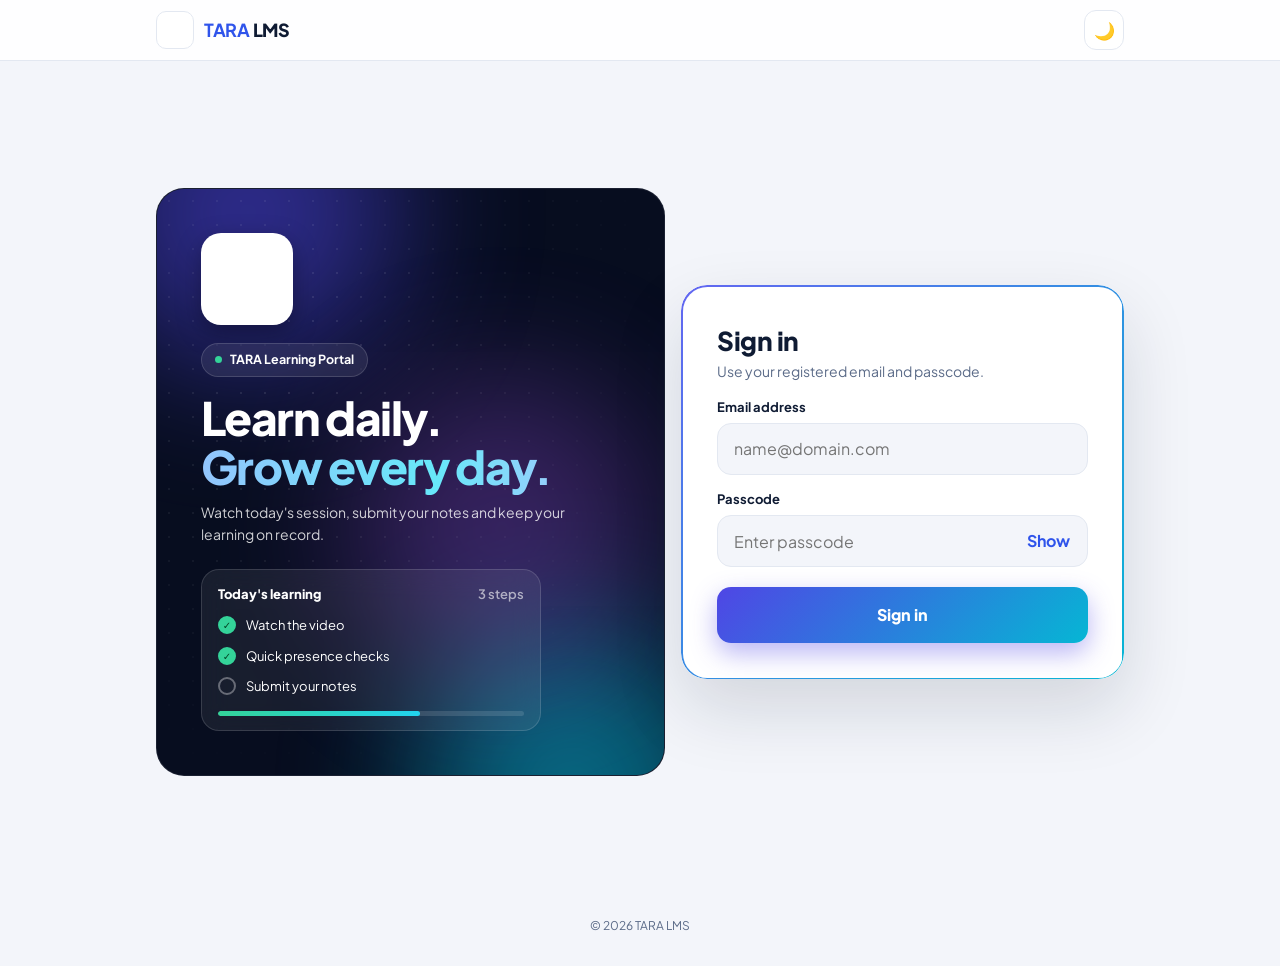
==== commit 01310411: "Update index.html" ====
--- a/index.html
+++ b/index.html
@@ -111,6 +111,32 @@
 #login-form{border-radius:24px;box-shadow:0 20px 50px rgba(15,27,51,.10)}#login-form>h2{font-size:24px;letter-spacing:-.02em}
 @media(max-width:819px){.hero{min-height:0!important;padding:24px 20px;align-items:flex-start}.pills{margin-top:14px}}
 @media(max-width:520px){.hero p,.pills{display:none}.badge{width:56px;height:56px;padding:7px;border-radius:16px}.hero h2{font-size:24px;margin:14px 0 0}.login{gap:12px;min-height:0}}
+/* v4 */
+.fshint{position:absolute;top:12px;left:12px;z-index:6;max-width:calc(100% - 76px);display:flex;align-items:center;gap:6px;padding:6px 6px 6px 14px;border-radius:99px;background:rgba(10,16,32,.74);backdrop-filter:blur(10px);color:#fff;font-size:13px;font-weight:700;opacity:0;transform:translateY(-8px);pointer-events:none;transition:.35s cubic-bezier(.2,.8,.2,1)}
+.fshint.open{opacity:1;transform:none;pointer-events:auto}.fshint button{border:0;border-radius:99px;height:30px;padding:0 12px;font-weight:800;cursor:pointer}
+#fsGo{background:#fff;color:#0F1B33}#fsLater{background:transparent;color:#fff;padding:0 8px}
+#playbtn{bottom:auto;top:50%;transform:translate(-50%,-50%);z-index:8;padding:14px 24px;font-size:15px}
+.hero:before,.hero:after{display:none}
+.hero{background:#070D1F;border:1px solid rgba(255,255,255,.08);border-radius:28px;padding:clamp(24px,5vw,44px);color:#fff}
+.hero>.aur{position:absolute;inset:0;overflow:hidden;z-index:0}
+.aur i{position:absolute;width:60%;aspect-ratio:1;border-radius:50%;filter:blur(70px);opacity:.55;animation:aur 22s ease-in-out infinite alternate}
+.aur i:nth-child(1){background:#4F46E5;top:-22%;left:-12%}.aur i:nth-child(2){background:#06B6D4;bottom:-28%;right:-12%;animation-delay:-8s}.aur i:nth-child(3){background:#A855F7;top:32%;left:38%;opacity:.3;animation-delay:-14s}
+@keyframes aur{to{transform:translate(12%,10%) scale(1.15)}}
+.aur:after{content:"";position:absolute;inset:0;background:radial-gradient(rgba(255,255,255,.11) 1px,transparent 1px) 0 0/24px 24px;-webkit-mask-image:radial-gradient(ellipse at 30% 30%,#000,transparent 75%);mask-image:radial-gradient(ellipse at 30% 30%,#000,transparent 75%)}
+.hero>.hc{position:relative;z-index:1}.badge{animation:none!important;border-radius:20px;box-shadow:0 8px 24px rgba(0,0,0,.35)}
+.tag{display:inline-flex;gap:8px;align-items:center;margin-top:18px;padding:6px 13px;border-radius:99px;background:rgba(255,255,255,.08);border:1px solid rgba(255,255,255,.15);font-size:12.5px;font-weight:700;backdrop-filter:blur(8px)}
+.tag i{width:7px;height:7px;border-radius:50%;background:#34D399;animation:ping 2s infinite}@keyframes ping{0%{box-shadow:0 0 0 0 rgba(52,211,153,.6)}70%,100%{box-shadow:0 0 0 9px transparent}}
+.hero h2{font-size:clamp(28px,5.4vw,46px);line-height:1.08;letter-spacing:-.035em;margin:16px 0 10px}
+.gt{background:linear-gradient(90deg,#93C5FD,#67E8F9,#C4B5FD,#93C5FD);background-size:200% auto;-webkit-background-clip:text;background-clip:text;color:transparent;animation:sh 9s linear infinite}@keyframes sh{to{background-position:200% center}}
+.mini{margin-top:24px;max-width:340px;padding:14px 16px;border-radius:18px;background:rgba(255,255,255,.07);border:1px solid rgba(255,255,255,.14);backdrop-filter:blur(14px)}
+.mh{display:flex;justify-content:space-between;font-size:13px;font-weight:800;margin-bottom:6px}.mh span:last-child{opacity:.6;font-weight:600}
+.mrow{display:flex;align-items:center;gap:10px;font-size:13px;padding:5px 0;animation:in .5s both}.mrow:nth-of-type(1){animation-delay:.5s}.mrow:nth-of-type(2){animation-delay:1s}.mrow:nth-of-type(3){animation-delay:1.5s}@keyframes in{from{opacity:0;transform:translateX(-10px)}}
+.d{width:18px;height:18px;border-radius:50%;border:2px solid rgba(255,255,255,.35);display:grid;place-items:center;font-size:10px;font-style:normal;flex:none}.d.on{background:#34D399;border-color:#34D399;color:#042}.d.on:after{content:"✓";font-weight:800}
+.mbar{height:5px;border-radius:9px;background:rgba(255,255,255,.12);margin-top:10px;overflow:hidden}.mbar i{display:block;height:100%;width:66%;border-radius:9px;background:linear-gradient(90deg,#34D399,#22D3EE);transform-origin:left;animation:grow 1.8s .4s cubic-bezier(.2,.8,.2,1) both}@keyframes grow{from{transform:scaleX(0)}}
+#login-form{position:relative;border:0;border-radius:26px;padding:clamp(24px,5vw,36px);box-shadow:0 30px 70px rgba(15,27,51,.14)}
+#login-form:before{content:"";position:absolute;inset:0;border-radius:inherit;padding:1.5px;background:linear-gradient(135deg,#6366F1,#06B6D4,#A855F7,#6366F1);background-size:300% 300%;animation:bd 8s linear infinite;-webkit-mask:linear-gradient(#000 0 0) content-box,linear-gradient(#000 0 0);-webkit-mask-composite:xor;mask-composite:exclude;pointer-events:none}@keyframes bd{to{background-position:300% 0}}
+#login-form>h2{font-size:26px;letter-spacing:-.02em}#lbtn{background:linear-gradient(135deg,#4F46E5,#06B6D4);color:#fff;box-shadow:0 10px 26px rgba(79,70,229,.4)}
+@media(max-width:520px){.hero p,.mini{display:none}.hero h2{font-size:26px}.tag{margin-top:14px}}
 </style>
 </head>
 <body>
@@ -120,7 +146,12 @@
 
 <main class="wrap">
 <section id="login" class="login rise">
- <div class="hero"><div class="badge"><img src="https://lh3.googleusercontent.com/d/1gAwBqDUpuhKTTrRKgl-DozInsUQPip6N" alt="TARA logo" onerror="if(!this.dataset.f){this.dataset.f=1;this.src='https://drive.google.com/thumbnail?id=1gAwBqDUpuhKTTrRKgl-DozInsUQPip6N&sz=w200'}else{this.style.display='none'}"></div><h2>Learn daily.<br>Grow every day.</h2><p>Watch today's session, submit your notes and keep your learning on record.</p><div class="pills"><span>🎬 Daily video</span><span>📝 Quick notes</span><span>✅ Verified</span></div></div>
+ <div class="hero"><div class="aur"><i></i><i></i><i></i></div><div class="hc"><div class="badge"><img src="https://lh3.googleusercontent.com/d/1gAwBqDUpuhKTTrRKgl-DozInsUQPip6N" alt="TARA logo" onerror="if(!this.dataset.f){this.dataset.f=1;this.src='https://drive.google.com/thumbnail?id=1gAwBqDUpuhKTTrRKgl-DozInsUQPip6N&sz=w200'}else{this.style.display='none'}"></div>
+  <span class="tag"><i></i>TARA Learning Portal</span>
+  <h2>Learn daily.<br><span class="gt">Grow every day.</span></h2>
+  <p>Watch today's session, submit your notes and keep your learning on record.</p>
+  <div class="mini"><div class="mh"><span>Today's learning</span><span>3 steps</span></div>
+   <div class="mrow"><i class="d on"></i>Watch the video</div><div class="mrow"><i class="d on"></i>Quick presence checks</div><div class="mrow"><i class="d"></i>Submit your notes</div><div class="mbar"><i></i></div></div></div></div>
  <form id="login-form" class="card"><h2>Sign in</h2><p class="mute">Use your registered email and passcode.</p>
   <label class="f" for="em">Email address</label><input class="in" type="email" id="em" required autocomplete="email" placeholder="name@domain.com">
   <label class="f" for="pw">Passcode</label><div class="pw"><input class="in" type="password" id="pw" required autocomplete="current-password" placeholder="Enter passcode"><button type="button" id="eye">Show</button></div>
@@ -141,7 +172,7 @@
 
 <section id="watch" hidden>
  <div class="wbar"><span id="wl">Today's lesson</span><span class="live"><i></i>Live tracking</span></div>
- <div class="stage" id="stage"><div id="player"></div><div class="shield" id="shield" hidden></div><button class="fsb" id="fsb" hidden aria-label="Full screen">⛶</button><button class="unmute" id="unmute" hidden>🔊 Tap to unmute</button>
+ <div class="stage" id="stage"><div id="player"></div><div class="shield" id="shield" hidden></div><div class="fshint" id="fsModal"><span>⛶ Full screen view</span><button id="fsGo">Enter</button><button id="fsLater" aria-label="Dismiss">✕</button></div><button class="unmute" id="playbtn" hidden>▶ Tap to play</button><button class="fsb" id="fsb" hidden aria-label="Full screen">⛶</button><button class="unmute" id="unmute" hidden>🔊 Tap to unmute</button>
   <div class="ov" id="check" hidden><div class="chk"><svg viewBox="0 0 120 120"><circle class="rb" cx="60" cy="60" r="52"/><circle class="rf" id="rf" cx="60" cy="60" r="52"/></svg><div class="wave">👋</div></div><h2>Still with us?</h2><p>Tap to confirm you are watching.<br>The video restarts if you miss it.</p><button class="btn" id="here">Yes, I'm here!</button><small id="cnt">20s</small></div></div>
  <div class="card" style="margin-top:14px"><div class="steps" style="margin:0"><div class="st"><b>1</b>Watch video</div><div class="st"><b>2</b>Open form</div><div class="st"><b>3</b>Submit notes</div></div>
  <p class="mute" style="margin-top:12px;text-align:center">The form link appears automatically when the video ends. Do not close this page.</p></div>
@@ -167,7 +198,6 @@
 </main>
 <footer>© 2026 TARA LMS</footer>
 
-<div class="sheet" id="fsModal"><div class="card"><div class="ico">⛶</div><h2>Continue in full screen</h2><p>Today's session plays in full screen so you can stay focused. Rotate your phone if you like, then tap below.</p><button class="btn" id="fsGo">Go full screen</button></div></div>
 <div class="modal" id="modal" hidden><div class="card"><div style="font-size:46px">🎯</div><h2 id="mt">Video complete!</h2><p class="mute" id="ms" style="margin-top:4px">Open the form now. Time left:</p><div class="time" id="mtime">02:00</div><button class="btn go" id="mgo">Open form</button></div></div>
 
 <script>
@@ -240,11 +270,12 @@
  try{screen.orientation.unlock()}catch(e){}}
 ['fullscreenchange','webkitfullscreenchange'].forEach(ev=>document.addEventListener(ev,()=>{
  try{fsOn()?screen.orientation.lock('landscape').catch(()=>{}):screen.orientation.unlock()}catch(e){}
- if(!fsOn()&&watching&&!$('stage').classList.contains('pseudo'))fsAt=el+2}));
-$('fsGo').onclick=()=>{$('fsModal').classList.remove('open');enterFs();setTimeout(resume,150)};
+ if(!fsOn()&&watching&&!$('stage').classList.contains('pseudo'))fsAt=el+90}));
+$('fsGo').onclick=()=>{$('fsModal').classList.remove('open');enterFs()};
+$('fsLater').onclick=()=>$('fsModal').classList.remove('open');
 
 /* ===== video: autoplay + resume-on-pause guard (playerjs), single-sitting tracking ===== */
-let yt=null,ytPoll,el=0,timer,watching=false,playing=false,pj=null,pjReady=false,rdyT,vt=0,vd=0,checks=[],chk=null,fsAt=3,winT,expired=false;
+let yt=null,ytPoll,el=0,timer,watching=false,playing=false,pj=null,pjReady=false,rdyT,vt=0,vd=0,checks=[],chk=null,fsAt=12,winT,expired=false;
 /* Presence checks: 2-4 per session at RANDOM moments (new random set on every attempt) */
 function mk(){const n=L.dur<300?2:L.dur<900?3:4,lo=Math.max(8,Math.floor(L.dur*.08)),hi=Math.min(Math.floor(L.dur*.92),L.dur-10),gap=Math.max(15,Math.floor(L.dur/(n*3))),a=[];
  if(hi>lo){let g=0;while(a.length<n&&g++<300){const t=lo+Math.floor(Math.random()*(hi-lo+1));if(a.every(x=>Math.abs(x-t)>=gap))a.push(t)}}
@@ -254,7 +285,7 @@
 function buildYT(id){$('player').innerHTML='<div id="ytp"></div>';$('shield').hidden=false;$('fsb').hidden=false;
  loadYT(()=>{yt=new YT.Player('ytp',{videoId:id,width:'100%',height:'100%',playerVars:{autoplay:1,controls:0,disablekb:1,rel:0,playsinline:1,modestbranding:1,fs:0,iv_load_policy:3},events:{
   onReady:e=>{pjReady=true;vd=e.target.getDuration()||0;e.target.playVideo();setTimeout(()=>{try{if(yt.getPlayerState()!==1){yt.mute();yt.playVideo();$('unmute').hidden=false}}catch(x){}},2500)},
-  onStateChange:e=>{const s=e.data;if(s===1)playing=true;else if(s===2){playing=false;if(watching&&!gate()&&!document.hidden)setTimeout(()=>{try{yt.playVideo()}catch(x){}},250)}else if(s===0){playing=false;onEnded()}},
+  onStateChange:e=>{const s=e.data;if(s===1)playing=true;else if(s===2){playing=false;if(watching&&!gate()&&!document.hidden)autoRes(()=>{try{yt.playVideo()}catch(x){}})}else if(s===0){playing=false;onEnded()}},
   onError:()=>toast('This video cannot be played. Check that embedding is allowed.')}});
   clearInterval(ytPoll);ytPoll=setInterval(()=>{try{vt=yt.getCurrentTime();const d=yt.getDuration();if(d)vd=d;if(watching&&vt>el+12)fail('Skipping detected. The video will restart.')}catch(e){}},500)})}
 function build(){playing=false;pjReady=false;pj=null;vt=0;vd=0;clearTimeout(rdyT);$('unmute').hidden=true;clearInterval(ytPoll);try{yt&&yt.destroy()}catch(e){}yt=null;$('shield').hidden=true;$('fsb').hidden=false;{const id=ytId(L.video);if(id)return buildYT(id)}
@@ -268,27 +299,30 @@
   pj.on('ready',()=>{pjReady=true;pj.play();pj.getDuration(d=>{if(d)vd=d});
    setTimeout(()=>pj.getPaused(p=>{if(p){pj.mute();pj.play();$('unmute').hidden=false}}),2500)});
   pj.on('play',()=>{playing=true});
-  pj.on('pause',()=>{playing=false;if(watching&&!gate()&&!document.hidden)setTimeout(()=>{try{pj.play()}catch(e){}},250)});
+  pj.on('pause',()=>{playing=false;if(watching&&!gate()&&!document.hidden)autoRes(()=>{try{pj.play()}catch(e){}})});
   pj.on('timeupdate',d=>{vt=d.seconds||0;if(d.duration)vd=d.duration;if(watching&&vt>el+12)fail('Skipping detected. The video will restart.')});
   pj.on('ended',onEnded)}catch(e){console.error(e)}}
 $('unmute').onclick=()=>{try{pj&&pj.unmute();yt&&yt.unMute()}catch(e){}$('unmute').hidden=true};
-function startWatch(){view('watch');steps(0);watching=true;chk=null;el=0;mk();fsAt=3;$('check').hidden=true;build();clearInterval(timer);timer=setInterval(tick,1000)}
+function startWatch(){view('watch');steps(0);watching=true;chk=null;el=0;mk();fsAt=12;$('check').hidden=true;build();clearInterval(timer);timer=setInterval(tick,1000)}
 function tick(){
  if(chk){if(Date.now()>chk.dl)fail('Presence check missed. The video will restart.');else chkUI();return}
+ if(playing&&!$('playbtn').hidden){$('playbtn').hidden=true;rc=[]}
+ if(!playing&&!document.hidden&&pjReady){if(++stall>=4)$('playbtn').hidden=false}else stall=0
  if(document.hidden||!playing)return;               // timer only runs while the video is playing on screen
  el++;
  if(checks.includes(el)){const fe=document.fullscreenElement||document.webkitFullscreenElement,nat=!!fe&&fe!==$('stage');   // only the player's own fullscreen hides our popup
   chk={dl:Date.now()+CHK*1000,re:nat};if(nat)exitFs();halt();$('fsModal').classList.remove('open');$('check').hidden=false;
   $('check').classList.remove('shake');void $('check').offsetWidth;$('check').classList.add('shake');try{navigator.vibrate&&navigator.vibrate([180,90,180])}catch(e){}chkUI();return}
  if((!(pj||yt)||!pjReady)&&el>=L.dur)return finish();
- if(!inFs()&&el>=fsAt&&!$('fsModal').classList.contains('open'))$('fsModal').classList.add('open');halt()}
+ if(!inFs()&&el>=fsAt&&!$('fsModal').classList.contains('open'))$('fsModal').classList.add('open');fsAt=el+240;setTimeout(()=>$('fsModal').classList.remove('open'),10000)}
 $('fsb').onclick=enterFs;
-const halt=()=>{try{yt?yt.pauseVideo():pj&&pj.pause()}catch(e){}},resume=()=>{try{yt?yt.playVideo():pj&&pj.play()}catch(e){}},gate=()=>chk||$('fsModal').classList.contains('open');
+$('playbtn').onclick=()=>{rc=[];stall=0;$('playbtn').hidden=true;resume();try{yt&&yt.unMute();pj&&pj.unmute()}catch(e){}};
+const halt=()=>{try{yt?yt.pauseVideo():pj&&pj.pause()}catch(e){}},resume=()=>{try{yt?yt.playVideo():pj&&pj.play()}catch(e){}},gate=()=>chk,rc=[],stall=0,autoRes=f=>{const n=Date.now();rc=rc.filter(t=>n-t<4000);rc.push(n);if(rc.length>4)return $('playbtn').hidden=false;setTimeout(f,250)};
 function leaveNat(){const fe=document.fullscreenElement||document.webkitFullscreenElement;if(fe&&fe!==$('stage'))exitFs()}
 function chkUI(){if(!chk)return;const r=Math.max(0,Math.ceil((chk.dl-Date.now())/1000));$('cnt').textContent=r+'s';$('rf').style.strokeDashoffset=327*(1-r/CHK)}
 $('here').onclick=()=>{const re=chk&&chk.re;chk=null;$('check').hidden=true;if(re)enterFs();resume()};   // returns to full screen if we had to leave it
 document.addEventListener('visibilitychange',()=>{if(!watching||!pjReady)return;document.hidden?halt():gate()||resume()});
-function fail(msg){chk=null;$('check').hidden=true;el=0;mk();fsAt=3;leaveNat();build();toast(msg)}
+function fail(msg){chk=null;$('check').hidden=true;el=0;mk();fsAt=12;leaveNat();build();toast(msg)}
 function onEnded(){if(!watching)return;if(el<(vd||L.dur)*.85)return fail('The video was skipped. It will restart.');finish()}
 function finish(){clearInterval(timer);clearInterval(ytPoll);try{yt&&yt.pauseVideo()}catch(e){}watching=false;chk=null;exitFs();$('fsModal').classList.remove('open');$('check').hidden=true;
  jset(K('win'),Date.now()+WIN*1000);view('dash');drawDash();openModal()}
